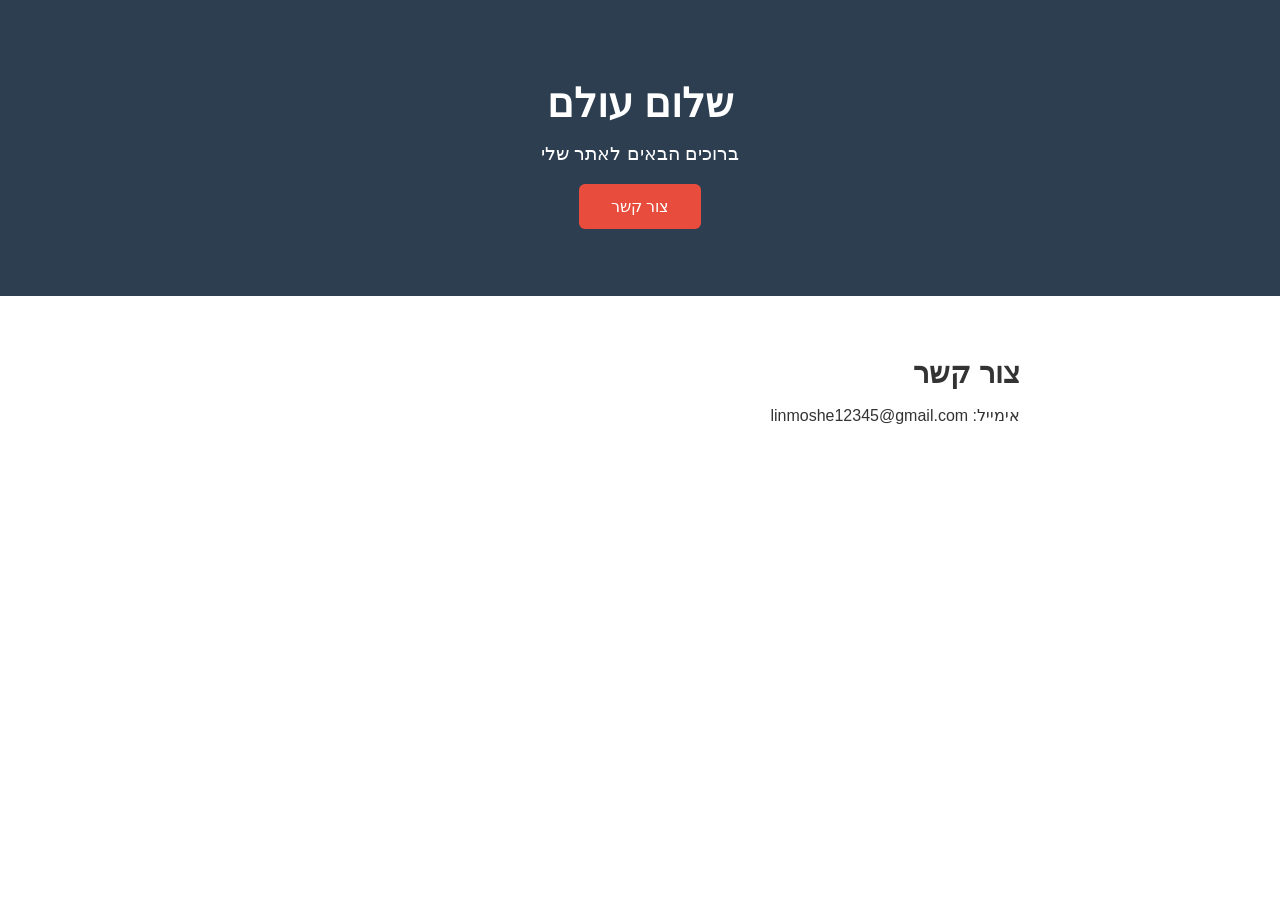
==== index.html @ f2d2ef4a "תיאור השינוי" ====
<!DOCTYPE html>
<html lang="he" dir="rtl">
<head>
  <meta charset="UTF-8">
  <meta name="viewport" content="width=device-width, initial-scale=1.0">
  <title>הדף שלי</title>
  <link rel="stylesheet" href="style.css">
</head>
<body>
  <header>
    <h1>שלום עולם</h1>
    <p>ברוכים הבאים לאתר שלי</p>
    <a href="#contact" class="btn">צור קשר</a>
  </header>
  <section id="contact">
    <h2>צור קשר</h2>
    <p>אימייל: linmoshe12345@gmail.com</p>
  </section>
  <script src="script.js"></script>
</body>
</html>
---- style.css ----
* { margin: 0; padding: 0; box-sizing: border-box; }
body { font-family: Arial, sans-serif; color: #333; }
header {
  background: #2c3e50;
  color: white;
  text-align: center;
  padding: 80px 20px;
}
header h1 { font-size: 2.5rem; margin-bottom: 16px; }
header p  { font-size: 1.2rem; margin-bottom: 32px; }
.btn {
  background: #e74c3c;
  color: white;
  padding: 14px 32px;
  border-radius: 6px;
  text-decoration: none;
}
section { padding: 60px 20px; max-width: 800px; margin: auto; }
h2 { font-size: 1.8rem; margin-bottom: 16px; }
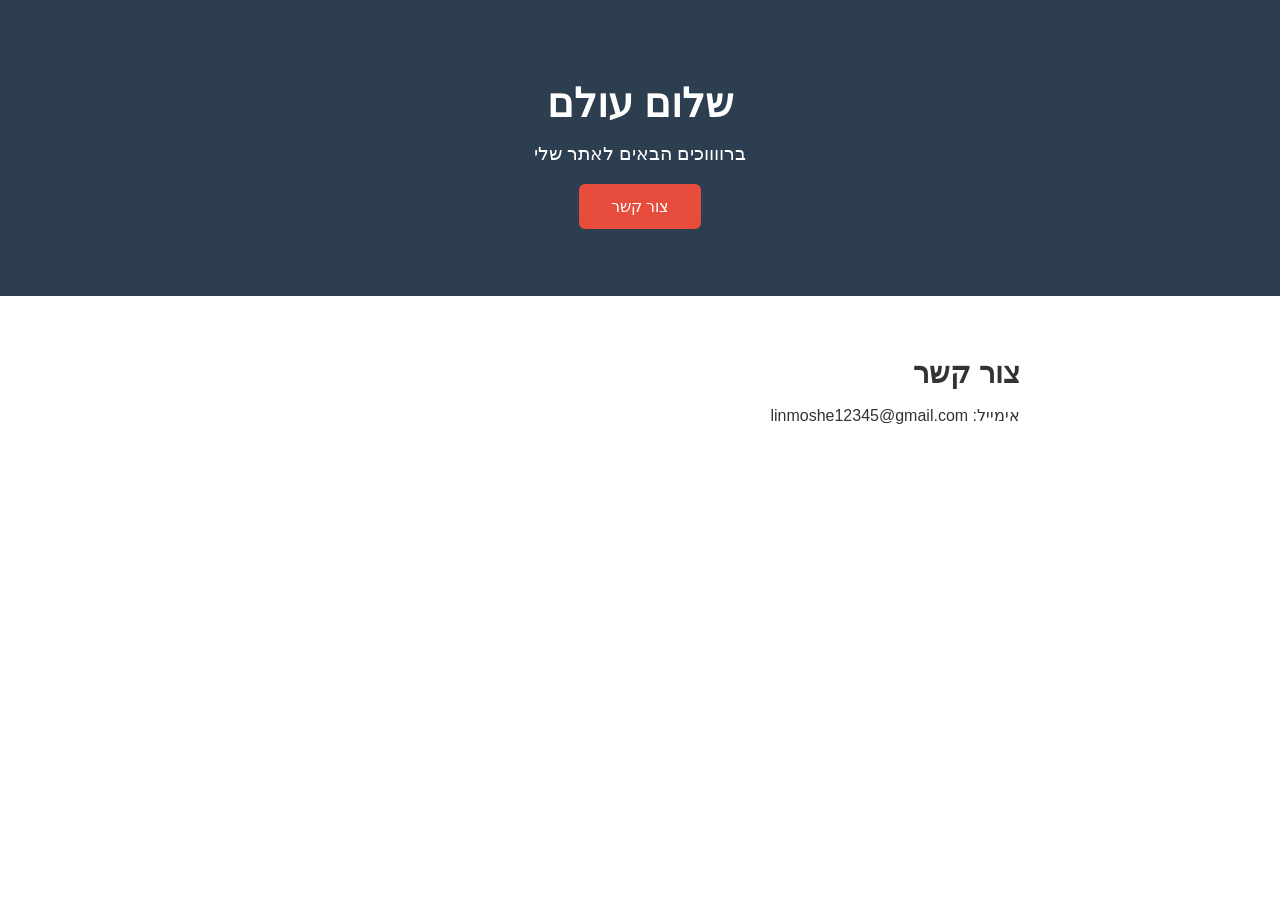
==== commit 95f4e335: "תיאור השינוי" ====
--- a/index.html
+++ b/index.html
@@ -4,18 +4,18 @@
   <meta charset="UTF-8">
   <meta name="viewport" content="width=device-width, initial-scale=1.0">
   <title>הדף שלי</title>
-  <link rel="stylesheet" href="style.css">
+  <link rel="stylesheet" href="style.css?v=2">
 </head>
 <body>
   <header>
     <h1>שלום עולם</h1>
-    <p>ברוכים הבאים לאתר שלי</p>
+    <p>ברווווכים הבאים לאתר שלי</p>
     <a href="#contact" class="btn">צור קשר</a>
   </header>
   <section id="contact">
     <h2>צור קשר</h2>
     <p>אימייל: linmoshe12345@gmail.com</p>
   </section>
-  <script src="script.js"></script>
+  <script src="script.js?v=2"></script>
 </body>
 </html>
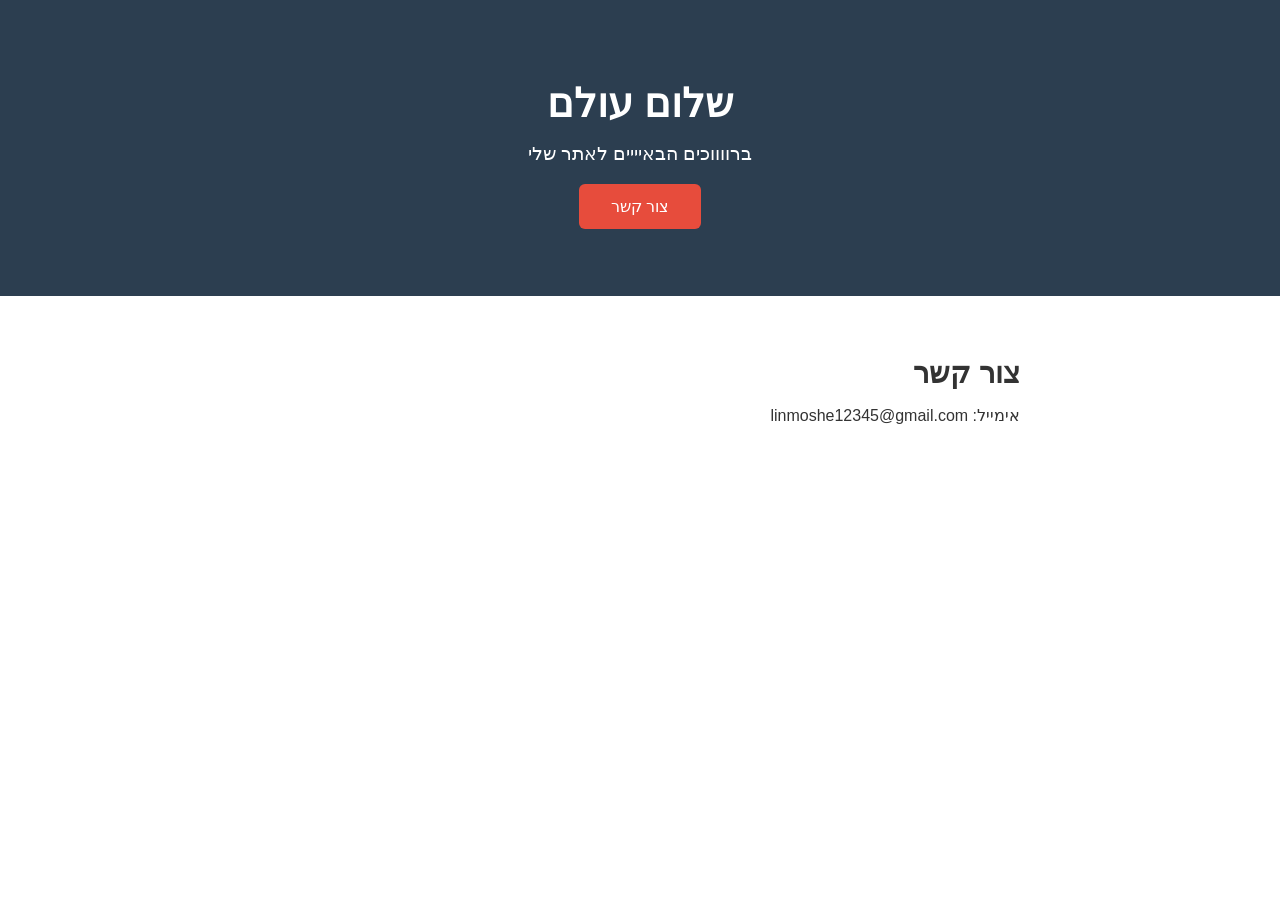
==== commit d26cdf4b: "תיאור השינוי" ====
--- a/index.html
+++ b/index.html
@@ -4,12 +4,12 @@
   <meta charset="UTF-8">
   <meta name="viewport" content="width=device-width, initial-scale=1.0">
   <title>הדף שלי</title>
-  <link rel="stylesheet" href="style.css?v=2">
+  <link rel="stylesheet" href="style.css?v=5">
 </head>
 <body>
   <header>
     <h1>שלום עולם</h1>
-    <p>ברווווכים הבאים לאתר שלי</p>
+    <p>ברווווכים הבאיייים לאתר שלי</p>
     <a href="#contact" class="btn">צור קשר</a>
   </header>
   <section id="contact">
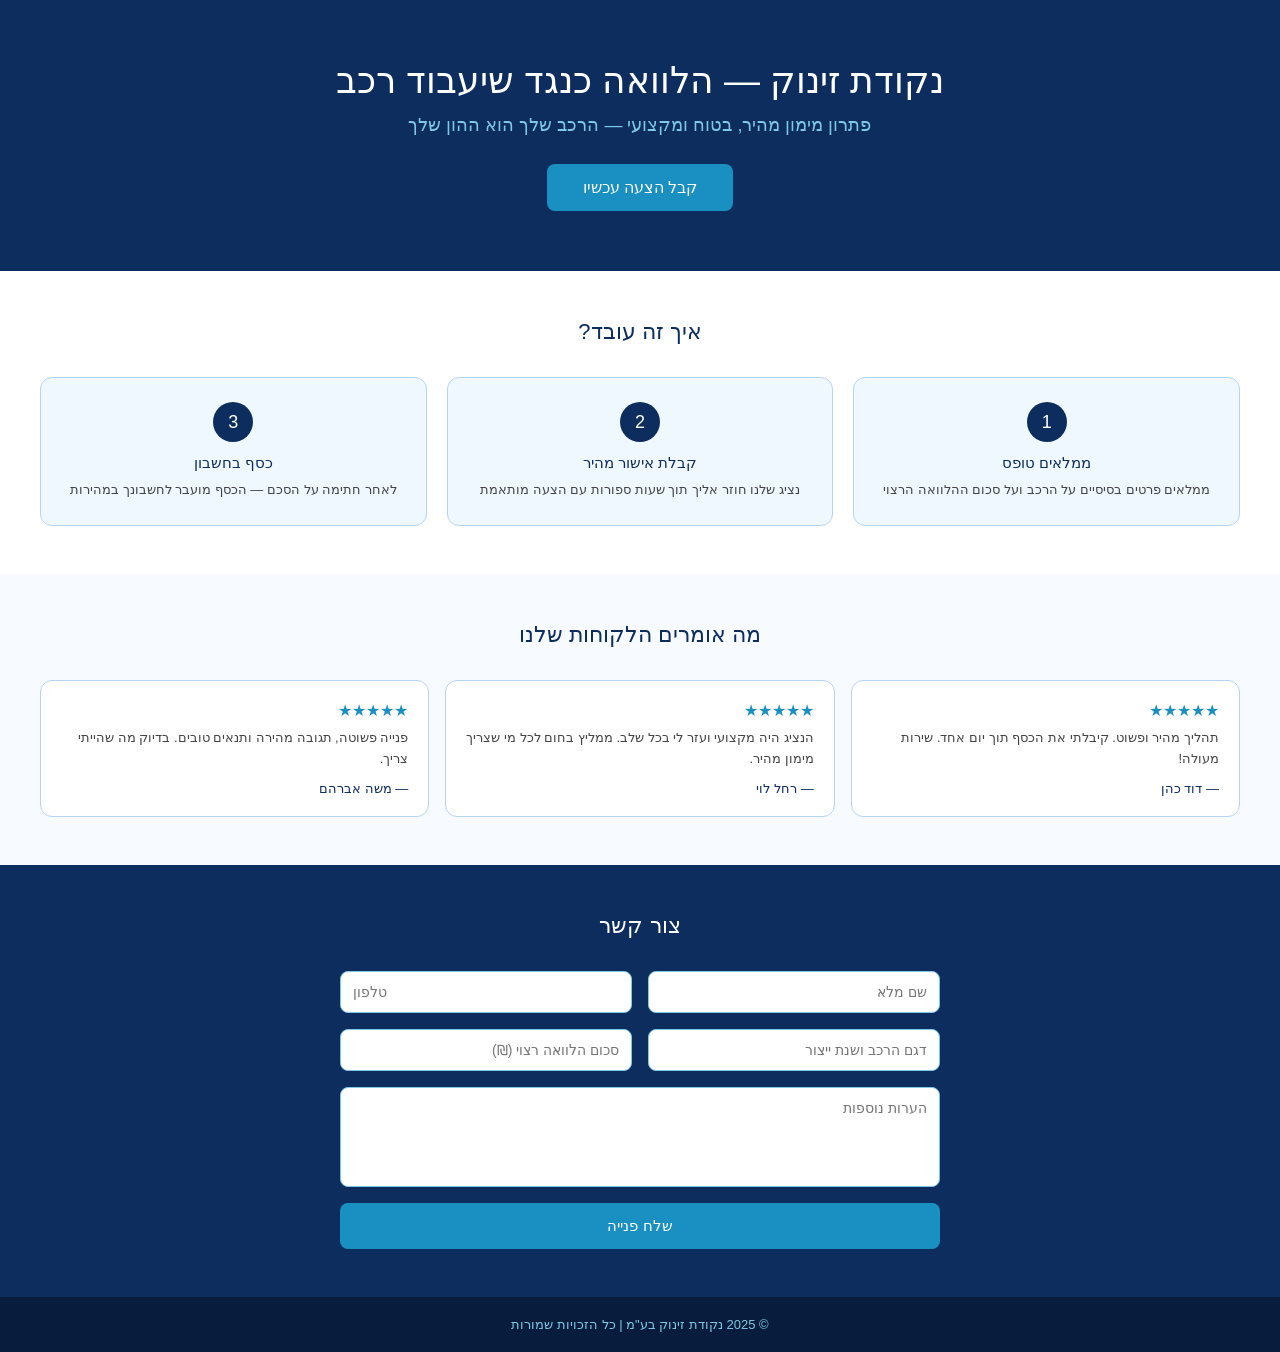
==== commit bb13b530: "תיאור השינוי" ====
--- a/index.html
+++ b/index.html
@@ -3,19 +3,103 @@
 <head>
   <meta charset="UTF-8">
   <meta name="viewport" content="width=device-width, initial-scale=1.0">
-  <title>הדף שלי</title>
-  <link rel="stylesheet" href="style.css?v=5">
+  <title>נקודת זינוק — הלוואה כנגד שיעבוד רכב</title>
+  <link rel="stylesheet" href="style.css?v=3">
+  <style>
+    * { margin: 0; padding: 0; box-sizing: border-box; }
+    body { font-family: Arial, sans-serif; direction: rtl; }
+    .hero { background: #0d2d5e; color: white; padding: 60px 40px; text-align: center; }
+    .hero h1 { font-size: 36px; font-weight: 500; margin-bottom: 12px; }
+    .hero p { font-size: 18px; color: #7ec8e3; margin-bottom: 28px; }
+    .btn-main { background: #1a8fc1; color: white; border: none; padding: 14px 36px; border-radius: 8px; font-size: 16px; cursor: pointer; }
+    .section { padding: 48px 40px; }
+    .section-title { font-size: 22px; font-weight: 500; color: #0d2d5e; margin-bottom: 32px; text-align: center; }
+    .steps { display: grid; grid-template-columns: repeat(3, 1fr); gap: 20px; }
+    .step-card { background: #f0f8ff; border: 1px solid #b5d4f4; border-radius: 12px; padding: 24px; text-align: center; }
+    .step-num { width: 40px; height: 40px; border-radius: 50%; background: #0d2d5e; color: white; display: flex; align-items: center; justify-content: center; font-size: 18px; font-weight: 500; margin: 0 auto 12px; }
+    .step-card h3 { font-size: 15px; font-weight: 500; color: #0d2d5e; margin-bottom: 8px; }
+    .step-card p { font-size: 13px; color: #444; line-height: 1.6; }
+    .reviews { background: #f7fbff; padding: 48px 40px; }
+    .reviews-grid { display: grid; grid-template-columns: repeat(3, 1fr); gap: 16px; }
+    .review-card { background: white; border: 1px solid #b5d4f4; border-radius: 12px; padding: 20px; }
+    .stars { color: #1a8fc1; font-size: 16px; margin-bottom: 8px; }
+    .review-card p { font-size: 13px; color: #444; line-height: 1.6; margin-bottom: 12px; }
+    .reviewer { font-size: 13px; font-weight: 500; color: #0d2d5e; }
+    .contact { padding: 48px 40px; background: #0d2d5e; }
+    .contact .section-title { color: white; }
+    .form-grid { display: grid; grid-template-columns: 1fr 1fr; gap: 16px; max-width: 600px; margin: 0 auto; }
+    .form-grid input, .form-grid textarea { padding: 12px; border-radius: 8px; border: 1px solid #7ec8e3; font-size: 14px; font-family: Arial, sans-serif; }
+    .form-grid textarea { grid-column: 1 / -1; height: 100px; resize: none; }
+    .form-grid button { grid-column: 1 / -1; background: #1a8fc1; color: white; border: none; padding: 14px; border-radius: 8px; font-size: 15px; cursor: pointer; }
+    .footer { background: #081d3d; color: #7ec8e3; text-align: center; padding: 20px; font-size: 13px; }
+  </style>
 </head>
 <body>
-  <header>
-    <h1>שלום עולם</h1>
-    <p>ברווווכים הבאיייים לאתר שלי</p>
-    <a href="#contact" class="btn">צור קשר</a>
-  </header>
-  <section id="contact">
-    <h2>צור קשר</h2>
-    <p>אימייל: linmoshe12345@gmail.com</p>
-  </section>
-  <script src="script.js?v=2"></script>
+
+  <div class="hero">
+    <h1>נקודת זינוק — הלוואה כנגד שיעבוד רכב</h1>
+    <p>פתרון מימון מהיר, בטוח ומקצועי — הרכב שלך הוא ההון שלך</p>
+    <button class="btn-main">קבל הצעה עכשיו</button>
+  </div>
+
+  <div class="section">
+    <div class="section-title">איך זה עובד?</div>
+    <div class="steps">
+      <div class="step-card">
+        <div class="step-num">1</div>
+        <h3>ממלאים טופס</h3>
+        <p>ממלאים פרטים בסיסיים על הרכב ועל סכום ההלוואה הרצוי</p>
+      </div>
+      <div class="step-card">
+        <div class="step-num">2</div>
+        <h3>קבלת אישור מהיר</h3>
+        <p>נציג שלנו חוזר אליך תוך שעות ספורות עם הצעה מותאמת</p>
+      </div>
+      <div class="step-card">
+        <div class="step-num">3</div>
+        <h3>כסף בחשבון</h3>
+        <p>לאחר חתימה על הסכם — הכסף מועבר לחשבונך במהירות</p>
+      </div>
+    </div>
+  </div>
+
+  <div class="reviews">
+    <div class="section-title">מה אומרים הלקוחות שלנו</div>
+    <div class="reviews-grid">
+      <div class="review-card">
+        <div class="stars">★★★★★</div>
+        <p>תהליך מהיר ופשוט. קיבלתי את הכסף תוך יום אחד. שירות מעולה!</p>
+        <div class="reviewer">— דוד כהן</div>
+      </div>
+      <div class="review-card">
+        <div class="stars">★★★★★</div>
+        <p>הנציג היה מקצועי ועזר לי בכל שלב. ממליץ בחום לכל מי שצריך מימון מהיר.</p>
+        <div class="reviewer">— רחל לוי</div>
+      </div>
+      <div class="review-card">
+        <div class="stars">★★★★★</div>
+        <p>פנייה פשוטה, תגובה מהירה ותנאים טובים. בדיוק מה שהייתי צריך.</p>
+        <div class="reviewer">— משה אברהם</div>
+      </div>
+    </div>
+  </div>
+
+  <div class="contact">
+    <div class="section-title">צור קשר</div>
+    <div class="form-grid">
+      <input type="text" placeholder="שם מלא" />
+      <input type="tel" placeholder="טלפון" />
+      <input type="text" placeholder="דגם הרכב ושנת ייצור" />
+      <input type="number" placeholder="סכום הלוואה רצוי (₪)" />
+      <textarea placeholder="הערות נוספות"></textarea>
+      <button>שלח פנייה</button>
+    </div>
+  </div>
+
+  <div class="footer">
+    © 2025 נקודת זינוק בע"מ | כל הזכויות שמורות
+  </div>
+
+  <script src="script.js?v=3"></script>
 </body>
-</html>+</html>
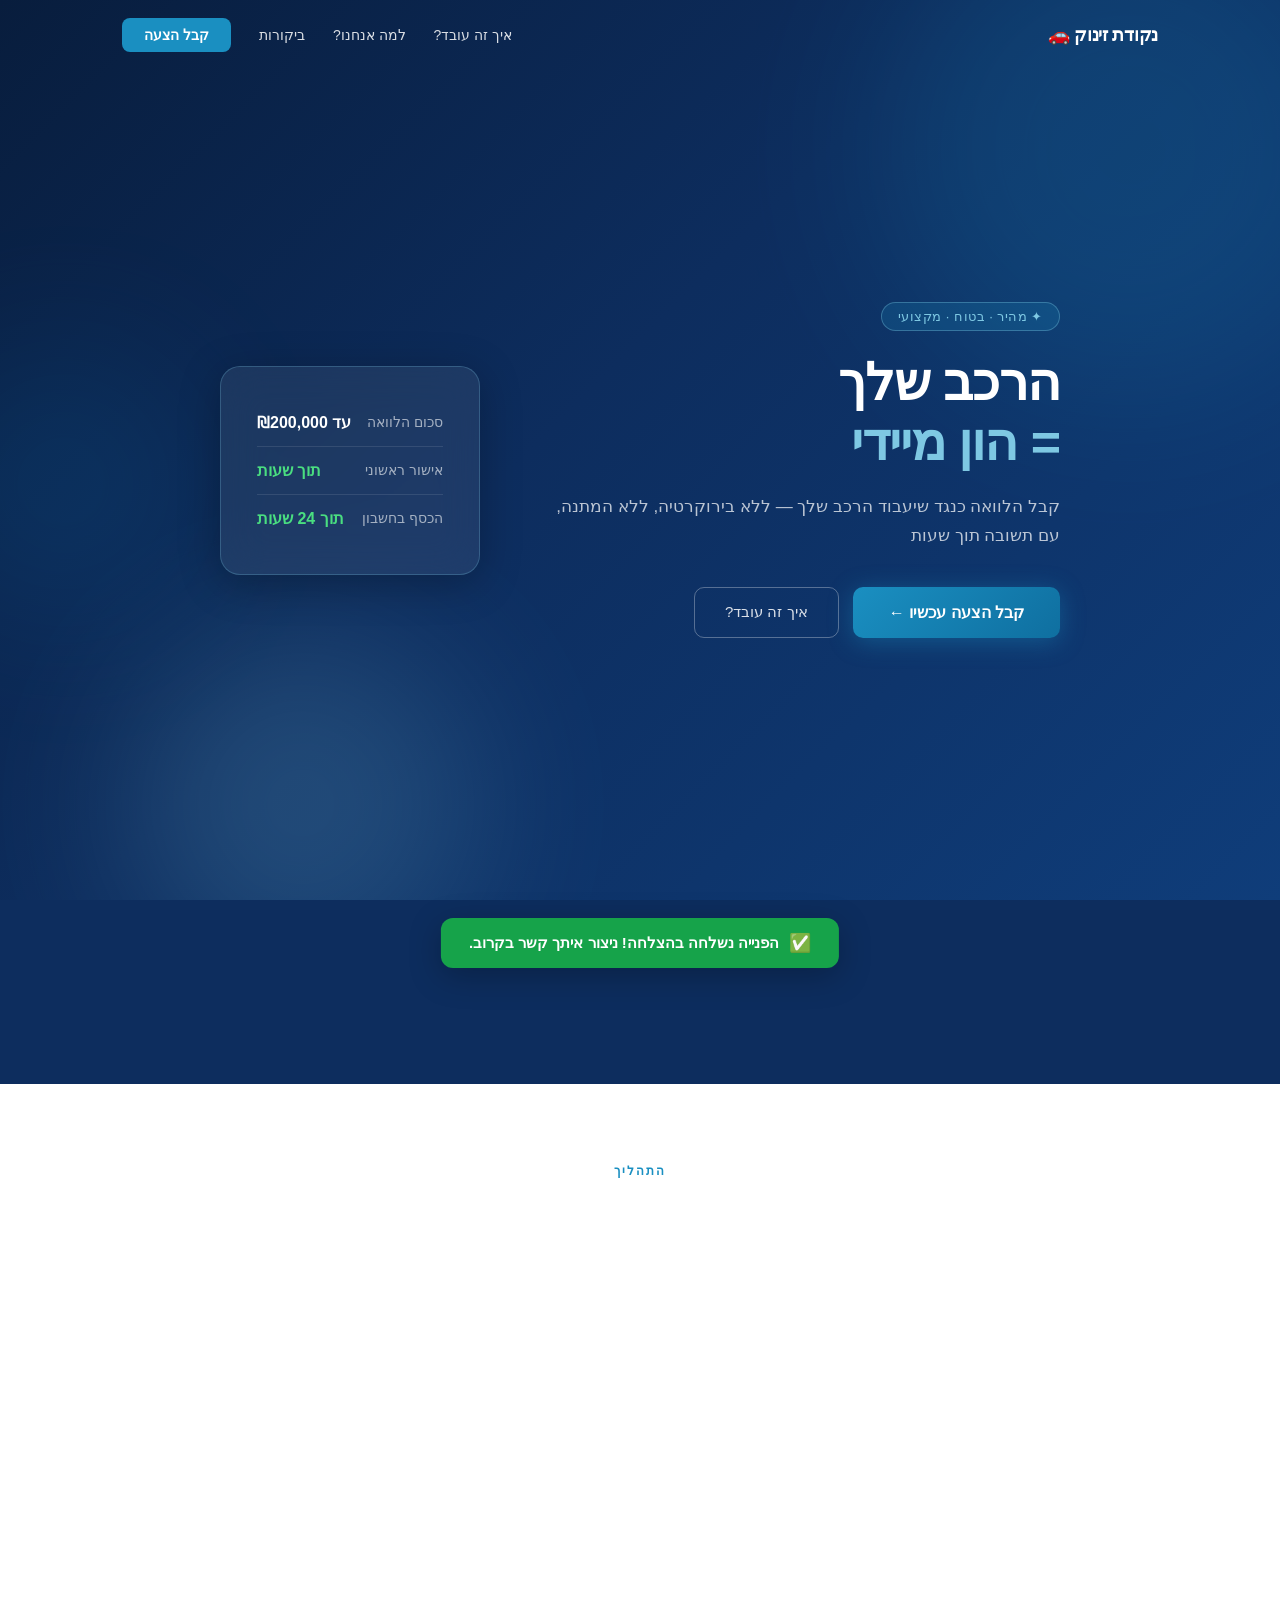
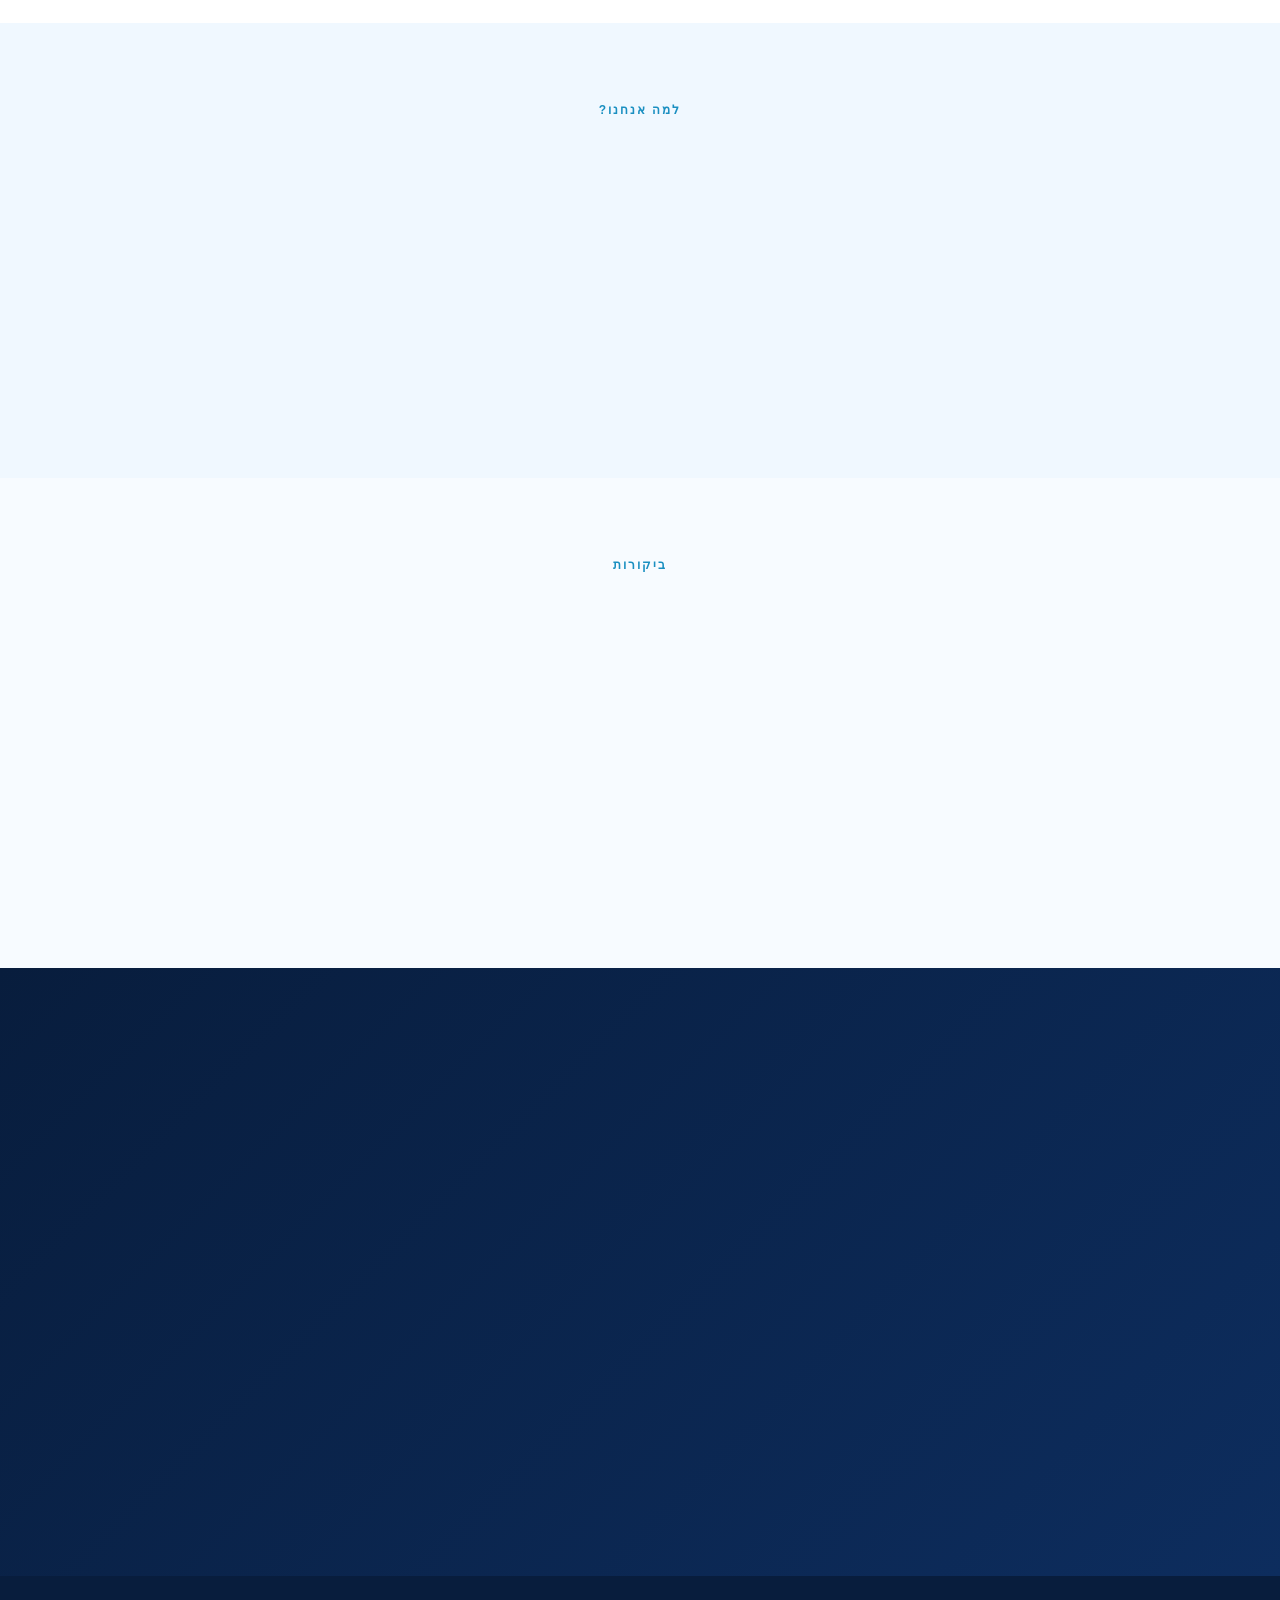
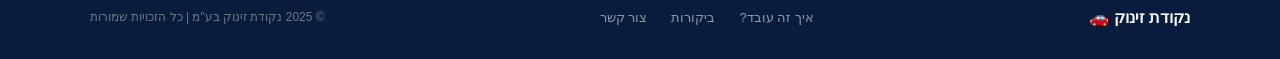
==== commit 9c59ed1e: "תיאור השינוי" ====
--- a/index.html
+++ b/index.html
@@ -4,102 +4,232 @@
   <meta charset="UTF-8">
   <meta name="viewport" content="width=device-width, initial-scale=1.0">
   <title>נקודת זינוק — הלוואה כנגד שיעבוד רכב</title>
-  <link rel="stylesheet" href="style.css?v=3">
-  <style>
-    * { margin: 0; padding: 0; box-sizing: border-box; }
-    body { font-family: Arial, sans-serif; direction: rtl; }
-    .hero { background: #0d2d5e; color: white; padding: 60px 40px; text-align: center; }
-    .hero h1 { font-size: 36px; font-weight: 500; margin-bottom: 12px; }
-    .hero p { font-size: 18px; color: #7ec8e3; margin-bottom: 28px; }
-    .btn-main { background: #1a8fc1; color: white; border: none; padding: 14px 36px; border-radius: 8px; font-size: 16px; cursor: pointer; }
-    .section { padding: 48px 40px; }
-    .section-title { font-size: 22px; font-weight: 500; color: #0d2d5e; margin-bottom: 32px; text-align: center; }
-    .steps { display: grid; grid-template-columns: repeat(3, 1fr); gap: 20px; }
-    .step-card { background: #f0f8ff; border: 1px solid #b5d4f4; border-radius: 12px; padding: 24px; text-align: center; }
-    .step-num { width: 40px; height: 40px; border-radius: 50%; background: #0d2d5e; color: white; display: flex; align-items: center; justify-content: center; font-size: 18px; font-weight: 500; margin: 0 auto 12px; }
-    .step-card h3 { font-size: 15px; font-weight: 500; color: #0d2d5e; margin-bottom: 8px; }
-    .step-card p { font-size: 13px; color: #444; line-height: 1.6; }
-    .reviews { background: #f7fbff; padding: 48px 40px; }
-    .reviews-grid { display: grid; grid-template-columns: repeat(3, 1fr); gap: 16px; }
-    .review-card { background: white; border: 1px solid #b5d4f4; border-radius: 12px; padding: 20px; }
-    .stars { color: #1a8fc1; font-size: 16px; margin-bottom: 8px; }
-    .review-card p { font-size: 13px; color: #444; line-height: 1.6; margin-bottom: 12px; }
-    .reviewer { font-size: 13px; font-weight: 500; color: #0d2d5e; }
-    .contact { padding: 48px 40px; background: #0d2d5e; }
-    .contact .section-title { color: white; }
-    .form-grid { display: grid; grid-template-columns: 1fr 1fr; gap: 16px; max-width: 600px; margin: 0 auto; }
-    .form-grid input, .form-grid textarea { padding: 12px; border-radius: 8px; border: 1px solid #7ec8e3; font-size: 14px; font-family: Arial, sans-serif; }
-    .form-grid textarea { grid-column: 1 / -1; height: 100px; resize: none; }
-    .form-grid button { grid-column: 1 / -1; background: #1a8fc1; color: white; border: none; padding: 14px; border-radius: 8px; font-size: 15px; cursor: pointer; }
-    .footer { background: #081d3d; color: #7ec8e3; text-align: center; padding: 20px; font-size: 13px; }
-  </style>
+  <link rel="stylesheet" href="style.css?v=4">
 </head>
 <body>
 
-  <div class="hero">
-    <h1>נקודת זינוק — הלוואה כנגד שיעבוד רכב</h1>
-    <p>פתרון מימון מהיר, בטוח ומקצועי — הרכב שלך הוא ההון שלך</p>
-    <button class="btn-main">קבל הצעה עכשיו</button>
-  </div>
-
-  <div class="section">
-    <div class="section-title">איך זה עובד?</div>
+  <!-- NAVBAR -->
+  <nav class="navbar" id="navbar">
+    <div class="nav-inner">
+      <div class="nav-logo">נקודת זינוק 🚗</div>
+      <div class="nav-links">
+        <a href="#how">איך זה עובד?</a>
+        <a href="#stats">למה אנחנו?</a>
+        <a href="#reviews">ביקורות</a>
+        <a href="#contact" class="nav-cta">קבל הצעה</a>
+      </div>
+    </div>
+  </nav>
+
+  <!-- HERO -->
+  <section class="hero" id="home">
+    <div class="hero-bg">
+      <div class="blob blob1"></div>
+      <div class="blob blob2"></div>
+      <div class="blob blob3"></div>
+    </div>
+    <div class="hero-content reveal">
+      <div class="hero-badge">✦ מהיר · בטוח · מקצועי</div>
+      <h1>הרכב שלך<br><span class="accent">= הון מיידי</span></h1>
+      <p>קבל הלוואה כנגד שיעבוד הרכב שלך — ללא בירוקרטיה, ללא המתנה, עם תשובה תוך שעות</p>
+      <div class="hero-btns">
+        <button class="btn-primary pulse" onclick="scrollToContact()">קבל הצעה עכשיו ←</button>
+        <button class="btn-ghost" onclick="scrollTo('how')">איך זה עובד?</button>
+      </div>
+    </div>
+    <div class="hero-card reveal-delay">
+      <div class="card-row"><span class="card-label">סכום הלוואה</span><span class="card-val">עד ₪200,000</span></div>
+      <div class="card-divider"></div>
+      <div class="card-row"><span class="card-label">אישור ראשוני</span><span class="card-val green">תוך שעות</span></div>
+      <div class="card-divider"></div>
+      <div class="card-row"><span class="card-label">הכסף בחשבון</span><span class="card-val green">תוך 24 שעות</span></div>
+    </div>
+  </section>
+
+  <!-- STATS -->
+  <section class="stats-strip" id="stats">
+    <div class="stat-item reveal">
+      <div class="stat-num" data-target="500">0</div>
+      <div class="stat-plus">+</div>
+      <div class="stat-label">לקוחות מרוצים</div>
+    </div>
+    <div class="stat-item reveal">
+      <div class="stat-num" data-target="8">0</div>
+      <div class="stat-plus">+</div>
+      <div class="stat-label">שנות ניסיון</div>
+    </div>
+    <div class="stat-item reveal">
+      <div class="stat-num" data-target="98">0</div>
+      <div class="stat-plus">%</div>
+      <div class="stat-label">שביעות רצון</div>
+    </div>
+    <div class="stat-item reveal">
+      <div class="stat-num" data-target="24">0</div>
+      <div class="stat-plus">ש'</div>
+      <div class="stat-label">עד כסף בחשבון</div>
+    </div>
+  </section>
+
+  <!-- HOW IT WORKS -->
+  <section class="section" id="how">
+    <div class="section-label">התהליך</div>
+    <div class="section-title reveal">איך זה עובד?</div>
     <div class="steps">
-      <div class="step-card">
+      <div class="step-card reveal">
+        <div class="step-icon">📋</div>
         <div class="step-num">1</div>
         <h3>ממלאים טופס</h3>
-        <p>ממלאים פרטים בסיסיים על הרכב ועל סכום ההלוואה הרצוי</p>
-      </div>
-      <div class="step-card">
+        <p>ממלאים פרטים בסיסיים על הרכב ועל סכום ההלוואה הרצוי — לוקח פחות מדקה</p>
+      </div>
+      <div class="step-arrow reveal">←</div>
+      <div class="step-card reveal">
+        <div class="step-icon">⚡</div>
         <div class="step-num">2</div>
-        <h3>קבלת אישור מהיר</h3>
-        <p>נציג שלנו חוזר אליך תוך שעות ספורות עם הצעה מותאמת</p>
-      </div>
-      <div class="step-card">
+        <h3>אישור מהיר</h3>
+        <p>נציג שלנו חוזר אליך תוך שעות ספורות עם הצעה מותאמת אישית</p>
+      </div>
+      <div class="step-arrow reveal">←</div>
+      <div class="step-card reveal">
+        <div class="step-icon">💰</div>
         <div class="step-num">3</div>
         <h3>כסף בחשבון</h3>
-        <p>לאחר חתימה על הסכם — הכסף מועבר לחשבונך במהירות</p>
-      </div>
-    </div>
+        <p>לאחר חתימה על הסכם — הכסף מועבר לחשבונך תוך 24 שעות</p>
+      </div>
+    </div>
+  </section>
+
+  <!-- WHY US -->
+  <section class="why-section">
+    <div class="section-label">למה אנחנו?</div>
+    <div class="section-title reveal">היתרונות שלנו</div>
+    <div class="why-grid">
+      <div class="why-card reveal">
+        <div class="why-icon">🔒</div>
+        <h3>בטוח ומוסדר</h3>
+        <p>פועלים בהתאם לכל דרישות הרגולציה, שקיפות מלאה בכל שלב</p>
+      </div>
+      <div class="why-card reveal">
+        <div class="why-icon">⚡</div>
+        <h3>תהליך מהיר</h3>
+        <p>ללא בירוקרטיה מיותרת — מרגע הפנייה ועד קבלת הכסף תוך יום</p>
+      </div>
+      <div class="why-card reveal">
+        <div class="why-icon">🎯</div>
+        <h3>תנאים מותאמים</h3>
+        <p>כל הצעה בנויה אישית על פי הרכב שלך וצרכי המימון שלך</p>
+      </div>
+      <div class="why-card reveal">
+        <div class="why-icon">🤝</div>
+        <h3>ליווי אישי</h3>
+        <p>נציג אישי ילווה אותך לאורך כל התהליך ויענה על כל שאלה</p>
+      </div>
+    </div>
+  </section>
+
+  <!-- REVIEWS -->
+  <section class="reviews-section" id="reviews">
+    <div class="section-label">ביקורות</div>
+    <div class="section-title reveal">מה אומרים הלקוחות שלנו</div>
+    <div class="reviews-grid">
+      <div class="review-card reveal">
+        <div class="stars">★★★★★</div>
+        <p>"תהליך מהיר ופשוט. קיבלתי את הכסף תוך יום אחד. שירות מעולה!"</p>
+        <div class="reviewer-row">
+          <div class="avatar">ד</div>
+          <div class="reviewer">דוד כהן</div>
+        </div>
+      </div>
+      <div class="review-card reveal featured">
+        <div class="featured-tag">⭐ ביקורת מומלצת</div>
+        <div class="stars">★★★★★</div>
+        <p>"הנציג היה מקצועי ועזר לי בכל שלב. ממליץ בחום לכל מי שצריך מימון מהיר ובלי כאב ראש."</p>
+        <div class="reviewer-row">
+          <div class="avatar">ר</div>
+          <div class="reviewer">רחל לוי</div>
+        </div>
+      </div>
+      <div class="review-card reveal">
+        <div class="stars">★★★★★</div>
+        <p>"פנייה פשוטה, תגובה מהירה ותנאים טובים. בדיוק מה שהייתי צריך בזמן הנכון."</p>
+        <div class="reviewer-row">
+          <div class="avatar">מ</div>
+          <div class="reviewer">משה אברהם</div>
+        </div>
+      </div>
+    </div>
+  </section>
+
+  <!-- CONTACT -->
+  <section class="contact-section" id="contact">
+    <div class="contact-inner">
+      <div class="contact-info reveal">
+        <div class="section-label light">צור קשר</div>
+        <h2>קבל הצעה<br>מותאמת אישית</h2>
+        <p>מלא את הטופס ונציג שלנו יחזור אליך תוך שעות ספורות עם הצעה מפורטת</p>
+        <div class="contact-points">
+          <div class="contact-point">📞 זמינים ראשון–שישי, 08:00–20:00</div>
+          <div class="contact-point">⚡ תגובה תוך שעות</div>
+          <div class="contact-point">🔒 פרטיותך שמורה</div>
+        </div>
+      </div>
+      <div class="contact-form-wrap reveal">
+        <form id="contactForm" onsubmit="handleSubmit(event)">
+          <div class="form-row">
+            <div class="field">
+              <label>שם מלא</label>
+              <input type="text" id="fname" placeholder="ישראל ישראלי" />
+              <span class="field-err" id="err-fname"></span>
+            </div>
+            <div class="field">
+              <label>טלפון</label>
+              <input type="tel" id="fphone" placeholder="05X-XXXXXXX" />
+              <span class="field-err" id="err-fphone"></span>
+            </div>
+          </div>
+          <div class="form-row">
+            <div class="field">
+              <label>דגם הרכב</label>
+              <input type="text" id="fcar" placeholder="לדוגמה: טויוטה קורולה 2019" />
+              <span class="field-err" id="err-fcar"></span>
+            </div>
+            <div class="field">
+              <label>סכום הלוואה רצוי (₪)</label>
+              <input type="number" id="famount" placeholder="50,000" min="5000" />
+              <span class="field-err" id="err-famount"></span>
+            </div>
+          </div>
+          <div class="field full">
+            <label>הערות נוספות</label>
+            <textarea id="fnotes" placeholder="כל פרט נוסף שיעזור לנו להתאים את ההצעה..." rows="4"></textarea>
+          </div>
+          <button type="submit" class="btn-submit" id="submitBtn">
+            <span id="submitText">שלח פנייה ←</span>
+            <span id="submitSpinner" class="spinner hidden"></span>
+          </button>
+        </form>
+      </div>
+    </div>
+  </section>
+
+  <!-- FOOTER -->
+  <footer class="footer">
+    <div class="footer-inner">
+      <div class="footer-logo">נקודת זינוק 🚗</div>
+      <div class="footer-links">
+        <a href="#how">איך זה עובד?</a>
+        <a href="#reviews">ביקורות</a>
+        <a href="#contact">צור קשר</a>
+      </div>
+      <div class="footer-copy">© 2025 נקודת זינוק בע"מ | כל הזכויות שמורות</div>
+    </div>
+  </footer>
+
+  <!-- SUCCESS TOAST -->
+  <div class="toast" id="toast">
+    <span class="toast-icon">✅</span>
+    <span>הפנייה נשלחה בהצלחה! ניצור איתך קשר בקרוב.</span>
   </div>
 
-  <div class="reviews">
-    <div class="section-title">מה אומרים הלקוחות שלנו</div>
-    <div class="reviews-grid">
-      <div class="review-card">
-        <div class="stars">★★★★★</div>
-        <p>תהליך מהיר ופשוט. קיבלתי את הכסף תוך יום אחד. שירות מעולה!</p>
-        <div class="reviewer">— דוד כהן</div>
-      </div>
-      <div class="review-card">
-        <div class="stars">★★★★★</div>
-        <p>הנציג היה מקצועי ועזר לי בכל שלב. ממליץ בחום לכל מי שצריך מימון מהיר.</p>
-        <div class="reviewer">— רחל לוי</div>
-      </div>
-      <div class="review-card">
-        <div class="stars">★★★★★</div>
-        <p>פנייה פשוטה, תגובה מהירה ותנאים טובים. בדיוק מה שהייתי צריך.</p>
-        <div class="reviewer">— משה אברהם</div>
-      </div>
-    </div>
-  </div>
-
-  <div class="contact">
-    <div class="section-title">צור קשר</div>
-    <div class="form-grid">
-      <input type="text" placeholder="שם מלא" />
-      <input type="tel" placeholder="טלפון" />
-      <input type="text" placeholder="דגם הרכב ושנת ייצור" />
-      <input type="number" placeholder="סכום הלוואה רצוי (₪)" />
-      <textarea placeholder="הערות נוספות"></textarea>
-      <button>שלח פנייה</button>
-    </div>
-  </div>
-
-  <div class="footer">
-    © 2025 נקודת זינוק בע"מ | כל הזכויות שמורות
-  </div>
-
-  <script src="script.js?v=3"></script>
+  <script src="script.js?v=4"></script>
 </body>
 </html>
--- a/style.css
+++ b/style.css
@@ -1,19 +1,483 @@
 * { margin: 0; padding: 0; box-sizing: border-box; }
-body { font-family: Arial, sans-serif; color: #333; }
-header {
-  background: #2c3e50;
-  color: white;
+
+:root {
+  --navy: #0d2d5e;
+  --navy-dark: #081d3d;
+  --blue: #1a8fc1;
+  --blue-light: #7ec8e3;
+  --green: #22c55e;
+  --bg-light: #f0f8ff;
+  --border: #b5d4f4;
+  --text: #1a2840;
+  --muted: #556a85;
+}
+
+html { scroll-behavior: smooth; }
+
+body {
+  font-family: 'Segoe UI', Arial, sans-serif;
+  direction: rtl;
+  color: var(--text);
+  background: #fff;
+  overflow-x: hidden;
+}
+
+/* ── NAVBAR ── */
+.navbar {
+  position: fixed;
+  top: 0; right: 0; left: 0;
+  z-index: 100;
+  background: transparent;
+  transition: background 0.3s, box-shadow 0.3s, backdrop-filter 0.3s;
+}
+.navbar.scrolled {
+  background: rgba(8, 29, 61, 0.88);
+  backdrop-filter: blur(16px);
+  box-shadow: 0 2px 24px rgba(0,0,0,0.25);
+}
+.nav-inner {
+  max-width: 1100px;
+  margin: 0 auto;
+  padding: 18px 32px;
+  display: flex;
+  align-items: center;
+  justify-content: space-between;
+}
+.nav-logo {
+  font-size: 18px;
+  font-weight: 700;
+  color: white;
+  letter-spacing: -0.3px;
+}
+.nav-links { display: flex; align-items: center; gap: 28px; }
+.nav-links a {
+  color: rgba(255,255,255,0.85);
+  text-decoration: none;
+  font-size: 14px;
+  transition: color 0.2s;
+}
+.nav-links a:hover { color: white; }
+.nav-cta {
+  background: var(--blue) !important;
+  color: white !important;
+  padding: 9px 22px;
+  border-radius: 8px;
+  font-weight: 600;
+  font-size: 14px !important;
+  transition: background 0.2s, transform 0.15s !important;
+}
+.nav-cta:hover { background: #1279a8 !important; transform: translateY(-1px); }
+
+/* ── HERO ── */
+.hero {
+  min-height: 100vh;
+  background: linear-gradient(135deg, #081d3d 0%, #0d2d5e 45%, #0f3d7a 100%);
+  display: flex;
+  align-items: center;
+  justify-content: center;
+  gap: 60px;
+  padding: 120px 40px 80px;
+  position: relative;
+  overflow: hidden;
+  flex-wrap: wrap;
+}
+.hero-bg { position: absolute; inset: 0; pointer-events: none; }
+.blob {
+  position: absolute;
+  border-radius: 50%;
+  filter: blur(80px);
+  opacity: 0.18;
+}
+.blob1 { width: 500px; height: 500px; background: #1a8fc1; top: -100px; right: -100px; animation: drift 8s ease-in-out infinite alternate; }
+.blob2 { width: 350px; height: 350px; background: #7ec8e3; bottom: -80px; left: 10%; animation: drift 10s ease-in-out infinite alternate-reverse; }
+.blob3 { width: 250px; height: 250px; background: #0d6eae; top: 40%; left: -60px; animation: drift 6s ease-in-out infinite alternate; }
+
+@keyframes drift {
+  from { transform: translate(0, 0) scale(1); }
+  to   { transform: translate(30px, 20px) scale(1.07); }
+}
+
+.hero-content { position: relative; max-width: 520px; }
+.hero-badge {
+  display: inline-block;
+  background: rgba(26,143,193,0.2);
+  border: 1px solid rgba(126,200,227,0.35);
+  color: var(--blue-light);
+  padding: 6px 16px;
+  border-radius: 20px;
+  font-size: 13px;
+  margin-bottom: 22px;
+  letter-spacing: 0.5px;
+}
+.hero-content h1 {
+  font-size: 52px;
+  font-weight: 800;
+  color: white;
+  line-height: 1.15;
+  margin-bottom: 20px;
+  letter-spacing: -1px;
+}
+.accent { color: var(--blue-light); }
+.hero-content p {
+  font-size: 17px;
+  color: rgba(255,255,255,0.72);
+  line-height: 1.7;
+  margin-bottom: 36px;
+}
+.hero-btns { display: flex; gap: 14px; flex-wrap: wrap; }
+
+.btn-primary {
+  background: linear-gradient(135deg, #1a8fc1, #0f6fa0);
+  color: white;
+  border: none;
+  padding: 16px 36px;
+  border-radius: 10px;
+  font-size: 16px;
+  font-weight: 700;
+  cursor: pointer;
+  transition: transform 0.2s, box-shadow 0.2s;
+  box-shadow: 0 4px 24px rgba(26,143,193,0.4);
+}
+.btn-primary:hover { transform: translateY(-2px); box-shadow: 0 8px 32px rgba(26,143,193,0.5); }
+.pulse { animation: pulse 2.5s ease-in-out infinite; }
+@keyframes pulse {
+  0%, 100% { box-shadow: 0 4px 24px rgba(26,143,193,0.4); }
+  50%       { box-shadow: 0 4px 40px rgba(26,143,193,0.75); }
+}
+
+.btn-ghost {
+  background: transparent;
+  color: rgba(255,255,255,0.85);
+  border: 1.5px solid rgba(255,255,255,0.3);
+  padding: 15px 30px;
+  border-radius: 10px;
+  font-size: 15px;
+  cursor: pointer;
+  transition: background 0.2s, border-color 0.2s;
+}
+.btn-ghost:hover { background: rgba(255,255,255,0.08); border-color: rgba(255,255,255,0.6); }
+
+.hero-card {
+  position: relative;
+  background: rgba(255,255,255,0.07);
+  border: 1px solid rgba(126,200,227,0.25);
+  backdrop-filter: blur(20px);
+  border-radius: 20px;
+  padding: 32px 36px;
+  min-width: 260px;
+  box-shadow: 0 8px 40px rgba(0,0,0,0.25);
+}
+.card-row { display: flex; justify-content: space-between; align-items: center; padding: 14px 0; }
+.card-label { font-size: 14px; color: rgba(255,255,255,0.6); }
+.card-val { font-size: 16px; font-weight: 700; color: white; }
+.card-val.green { color: #4ade80; }
+.card-divider { height: 1px; background: rgba(255,255,255,0.1); }
+
+/* ── STATS ── */
+.stats-strip {
+  background: var(--navy);
+  padding: 56px 40px;
+  display: flex;
+  justify-content: center;
+  gap: 64px;
+  flex-wrap: wrap;
+}
+.stat-item { text-align: center; }
+.stat-num {
+  font-size: 48px;
+  font-weight: 800;
+  color: var(--blue-light);
+  line-height: 1;
+  display: inline-block;
+}
+.stat-plus {
+  font-size: 28px;
+  font-weight: 700;
+  color: var(--blue-light);
+  display: inline-block;
+  vertical-align: top;
+  margin-top: 6px;
+}
+.stat-label { font-size: 14px; color: rgba(255,255,255,0.65); margin-top: 8px; letter-spacing: 0.3px; }
+
+/* ── SECTIONS SHARED ── */
+.section, .why-section, .reviews-section { padding: 80px 40px; max-width: 1100px; margin: 0 auto; }
+.why-section { max-width: 100%; background: var(--bg-light); padding: 80px 40px; }
+.why-section > * { max-width: 1100px; margin-inline: auto; }
+.reviews-section { max-width: 100%; background: #f7fbff; padding: 80px 40px; }
+.reviews-section > * { max-width: 1100px; margin-inline: auto; }
+
+.section-label {
+  font-size: 12px;
+  font-weight: 700;
+  letter-spacing: 2px;
+  text-transform: uppercase;
+  color: var(--blue);
+  margin-bottom: 10px;
   text-align: center;
-  padding: 80px 20px;
-}
-header h1 { font-size: 2.5rem; margin-bottom: 16px; }
-header p  { font-size: 1.2rem; margin-bottom: 32px; }
-.btn {
-  background: #e74c3c;
-  color: white;
-  padding: 14px 32px;
-  border-radius: 6px;
-  text-decoration: none;
-}
-section { padding: 60px 20px; max-width: 800px; margin: auto; }
-h2 { font-size: 1.8rem; margin-bottom: 16px; }+}
+.section-label.light { color: var(--blue-light); }
+.section-title {
+  font-size: 32px;
+  font-weight: 800;
+  color: var(--navy);
+  margin-bottom: 48px;
+  text-align: center;
+  letter-spacing: -0.5px;
+}
+
+/* ── STEPS ── */
+.steps {
+  display: flex;
+  align-items: center;
+  justify-content: center;
+  gap: 0;
+  flex-wrap: wrap;
+}
+.step-card {
+  background: white;
+  border: 1px solid var(--border);
+  border-radius: 20px;
+  padding: 36px 28px;
+  text-align: center;
+  flex: 1;
+  min-width: 200px;
+  max-width: 260px;
+  box-shadow: 0 4px 24px rgba(13,45,94,0.07);
+  transition: transform 0.25s, box-shadow 0.25s;
+}
+.step-card:hover { transform: translateY(-6px); box-shadow: 0 12px 40px rgba(13,45,94,0.14); }
+.step-icon { font-size: 32px; margin-bottom: 12px; }
+.step-num {
+  width: 38px; height: 38px;
+  border-radius: 50%;
+  background: linear-gradient(135deg, var(--navy), #1a5fa0);
+  color: white;
+  display: flex; align-items: center; justify-content: center;
+  font-size: 16px; font-weight: 700;
+  margin: 0 auto 14px;
+}
+.step-card h3 { font-size: 16px; font-weight: 700; color: var(--navy); margin-bottom: 10px; }
+.step-card p { font-size: 13px; color: var(--muted); line-height: 1.65; }
+.step-arrow {
+  font-size: 28px;
+  color: var(--border);
+  padding: 0 8px;
+  flex-shrink: 0;
+}
+
+/* ── WHY ── */
+.why-grid {
+  display: grid;
+  grid-template-columns: repeat(4, 1fr);
+  gap: 20px;
+}
+.why-card {
+  background: white;
+  border: 1px solid var(--border);
+  border-radius: 16px;
+  padding: 28px 24px;
+  text-align: center;
+  transition: transform 0.25s, box-shadow 0.25s;
+}
+.why-card:hover { transform: translateY(-5px); box-shadow: 0 10px 36px rgba(13,45,94,0.1); }
+.why-icon { font-size: 36px; margin-bottom: 14px; }
+.why-card h3 { font-size: 15px; font-weight: 700; color: var(--navy); margin-bottom: 10px; }
+.why-card p { font-size: 13px; color: var(--muted); line-height: 1.65; }
+
+/* ── REVIEWS ── */
+.reviews-grid {
+  display: grid;
+  grid-template-columns: repeat(3, 1fr);
+  gap: 20px;
+}
+.review-card {
+  background: white;
+  border: 1px solid var(--border);
+  border-radius: 16px;
+  padding: 28px 24px;
+  position: relative;
+  transition: transform 0.25s, box-shadow 0.25s;
+}
+.review-card:hover { transform: translateY(-4px); box-shadow: 0 10px 36px rgba(13,45,94,0.1); }
+.review-card.featured {
+  border-color: var(--blue);
+  box-shadow: 0 4px 28px rgba(26,143,193,0.15);
+}
+.featured-tag {
+  font-size: 11px;
+  font-weight: 700;
+  color: var(--blue);
+  margin-bottom: 12px;
+  letter-spacing: 0.5px;
+}
+.stars { color: #f59e0b; font-size: 17px; margin-bottom: 12px; letter-spacing: 1px; }
+.review-card p { font-size: 14px; color: var(--muted); line-height: 1.7; margin-bottom: 20px; }
+.reviewer-row { display: flex; align-items: center; gap: 10px; }
+.avatar {
+  width: 36px; height: 36px;
+  border-radius: 50%;
+  background: linear-gradient(135deg, var(--navy), var(--blue));
+  color: white;
+  display: flex; align-items: center; justify-content: center;
+  font-size: 15px; font-weight: 700;
+}
+.reviewer { font-size: 13px; font-weight: 700; color: var(--navy); }
+
+/* ── CONTACT ── */
+.contact-section {
+  background: linear-gradient(135deg, #081d3d 0%, #0d2d5e 100%);
+  padding: 80px 40px;
+}
+.contact-inner {
+  max-width: 1100px;
+  margin: 0 auto;
+  display: grid;
+  grid-template-columns: 1fr 1.4fr;
+  gap: 60px;
+  align-items: start;
+}
+.contact-info h2 {
+  font-size: 36px;
+  font-weight: 800;
+  color: white;
+  line-height: 1.2;
+  margin-bottom: 16px;
+  letter-spacing: -0.5px;
+}
+.contact-info p { font-size: 15px; color: rgba(255,255,255,0.65); line-height: 1.7; margin-bottom: 28px; }
+.contact-points { display: flex; flex-direction: column; gap: 12px; }
+.contact-point { font-size: 14px; color: rgba(255,255,255,0.75); }
+
+.contact-form-wrap {
+  background: white;
+  border-radius: 20px;
+  padding: 36px 32px;
+  box-shadow: 0 16px 60px rgba(0,0,0,0.3);
+}
+.form-row { display: grid; grid-template-columns: 1fr 1fr; gap: 16px; margin-bottom: 16px; }
+.field { display: flex; flex-direction: column; gap: 6px; margin-bottom: 0; }
+.field.full { margin-bottom: 16px; }
+.field label { font-size: 13px; font-weight: 600; color: var(--navy); }
+.field input, .field textarea {
+  padding: 12px 14px;
+  border: 1.5px solid #d1e3f5;
+  border-radius: 10px;
+  font-size: 14px;
+  font-family: inherit;
+  direction: rtl;
+  transition: border-color 0.2s, box-shadow 0.2s;
+  outline: none;
+  color: var(--text);
+}
+.field input:focus, .field textarea:focus {
+  border-color: var(--blue);
+  box-shadow: 0 0 0 3px rgba(26,143,193,0.12);
+}
+.field input.error, .field textarea.error { border-color: #ef4444; }
+.field-err { font-size: 11px; color: #ef4444; min-height: 14px; }
+.field textarea { resize: none; }
+
+.btn-submit {
+  width: 100%;
+  background: linear-gradient(135deg, #1a8fc1, #0f6fa0);
+  color: white;
+  border: none;
+  padding: 16px;
+  border-radius: 12px;
+  font-size: 16px;
+  font-weight: 700;
+  cursor: pointer;
+  transition: transform 0.2s, box-shadow 0.2s;
+  box-shadow: 0 4px 20px rgba(26,143,193,0.35);
+  display: flex;
+  align-items: center;
+  justify-content: center;
+  gap: 8px;
+  margin-top: 4px;
+}
+.btn-submit:hover { transform: translateY(-2px); box-shadow: 0 8px 28px rgba(26,143,193,0.45); }
+.btn-submit:disabled { opacity: 0.7; cursor: not-allowed; transform: none; }
+
+.spinner {
+  width: 18px; height: 18px;
+  border: 2.5px solid rgba(255,255,255,0.35);
+  border-top-color: white;
+  border-radius: 50%;
+  animation: spin 0.7s linear infinite;
+}
+.spinner.hidden { display: none; }
+@keyframes spin { to { transform: rotate(360deg); } }
+
+/* ── FOOTER ── */
+.footer { background: var(--navy-dark); padding: 32px 40px; }
+.footer-inner {
+  max-width: 1100px;
+  margin: 0 auto;
+  display: flex;
+  align-items: center;
+  justify-content: space-between;
+  flex-wrap: wrap;
+  gap: 16px;
+}
+.footer-logo { font-size: 16px; font-weight: 700; color: white; }
+.footer-links { display: flex; gap: 24px; }
+.footer-links a { color: rgba(255,255,255,0.55); font-size: 13px; text-decoration: none; transition: color 0.2s; }
+.footer-links a:hover { color: white; }
+.footer-copy { font-size: 12px; color: rgba(255,255,255,0.4); }
+
+/* ── TOAST ── */
+.toast {
+  position: fixed;
+  bottom: 32px;
+  left: 50%;
+  transform: translateX(-50%) translateY(100px);
+  background: #16a34a;
+  color: white;
+  padding: 14px 28px;
+  border-radius: 12px;
+  font-size: 15px;
+  font-weight: 600;
+  display: flex;
+  align-items: center;
+  gap: 10px;
+  box-shadow: 0 8px 32px rgba(0,0,0,0.25);
+  z-index: 999;
+  transition: transform 0.45s cubic-bezier(0.34, 1.56, 0.64, 1);
+}
+.toast.show { transform: translateX(-50%) translateY(0); }
+.toast-icon { font-size: 18px; }
+
+/* ── SCROLL REVEAL ── */
+.reveal {
+  opacity: 0;
+  transform: translateY(32px);
+  transition: opacity 0.6s ease, transform 0.6s ease;
+}
+.reveal-delay {
+  opacity: 0;
+  transform: translateY(32px);
+  transition: opacity 0.6s ease 0.2s, transform 0.6s ease 0.2s;
+}
+.reveal.visible, .reveal-delay.visible {
+  opacity: 1;
+  transform: translateY(0);
+}
+
+/* ── RESPONSIVE ── */
+@media (max-width: 900px) {
+  .hero { flex-direction: column; text-align: center; padding-top: 100px; }
+  .hero-btns { justify-content: center; }
+  .why-grid { grid-template-columns: 1fr 1fr; }
+  .reviews-grid { grid-template-columns: 1fr; }
+  .contact-inner { grid-template-columns: 1fr; }
+  .steps { flex-direction: column; }
+  .step-arrow { transform: rotate(90deg); }
+}
+@media (max-width: 600px) {
+  .hero-content h1 { font-size: 36px; }
+  .why-grid { grid-template-columns: 1fr; }
+  .form-row { grid-template-columns: 1fr; }
+  .stats-strip { gap: 36px; }
+  .nav-links { display: none; }
+}
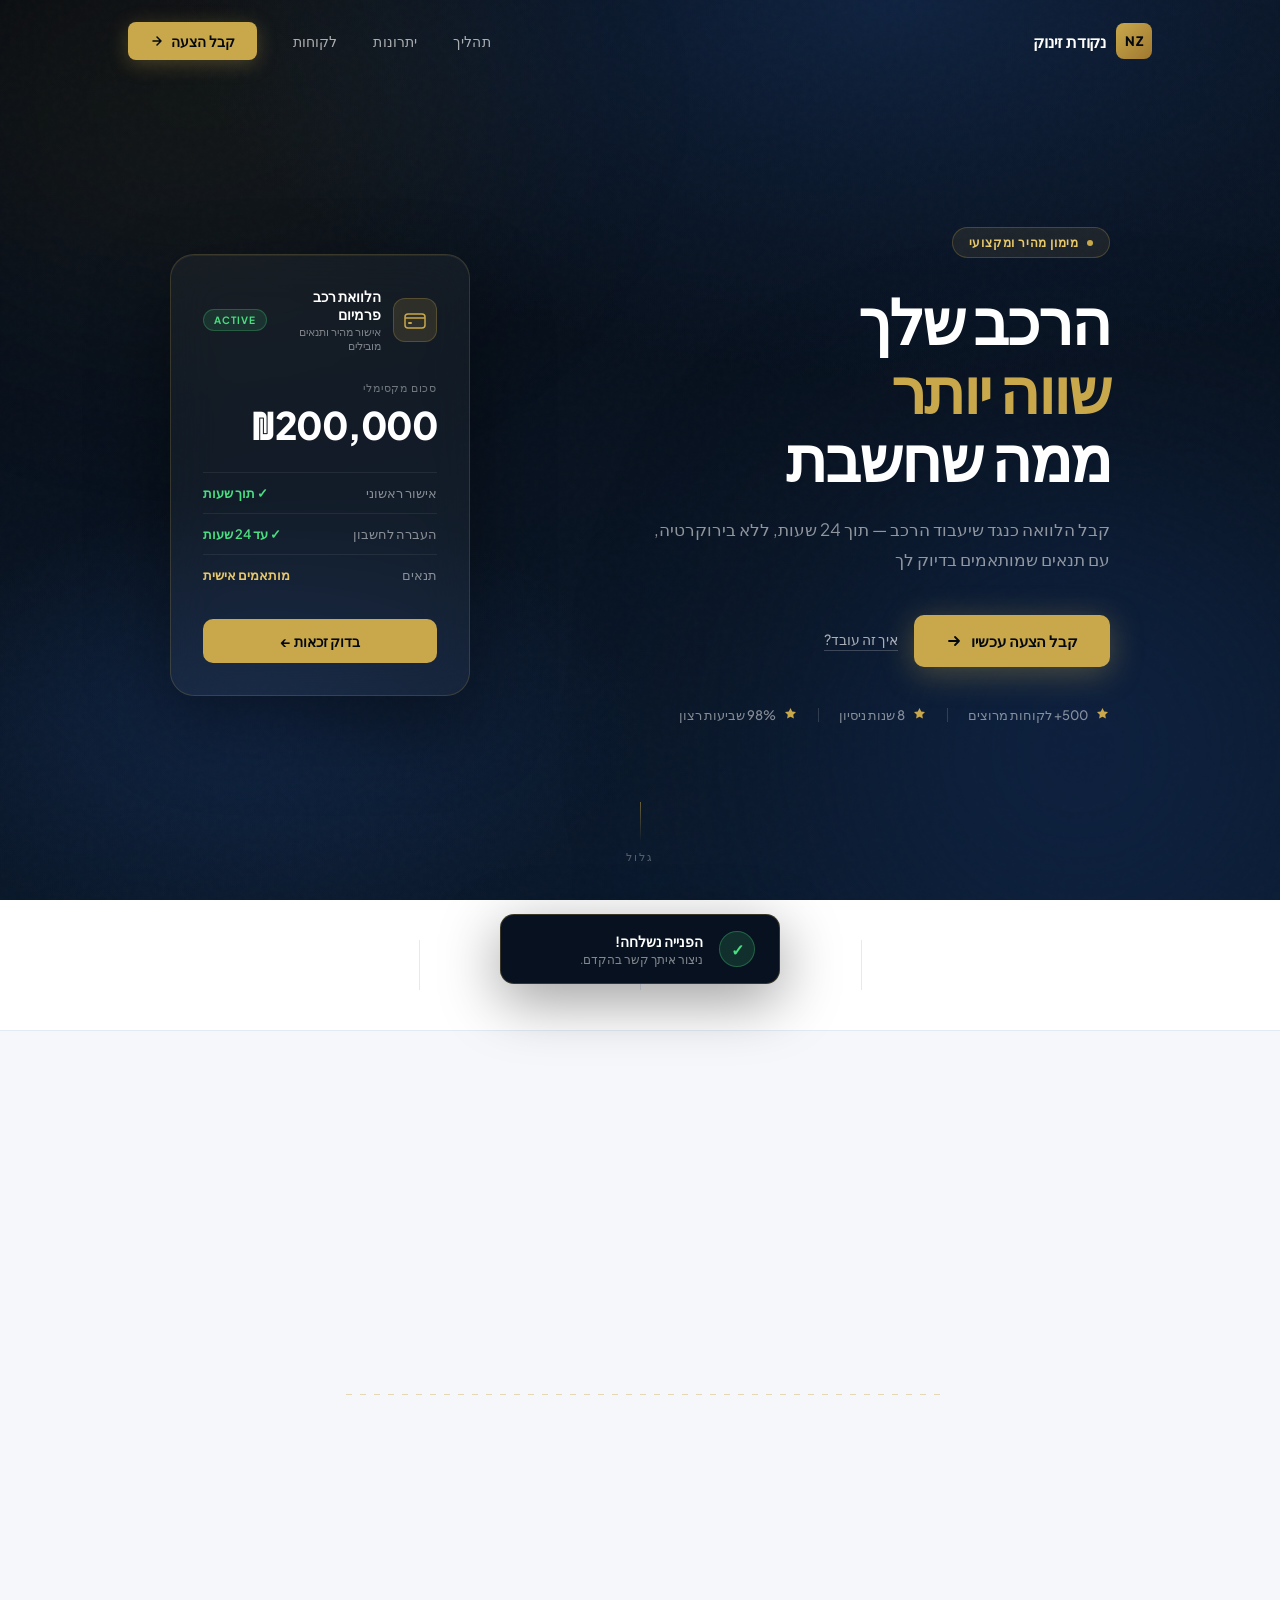
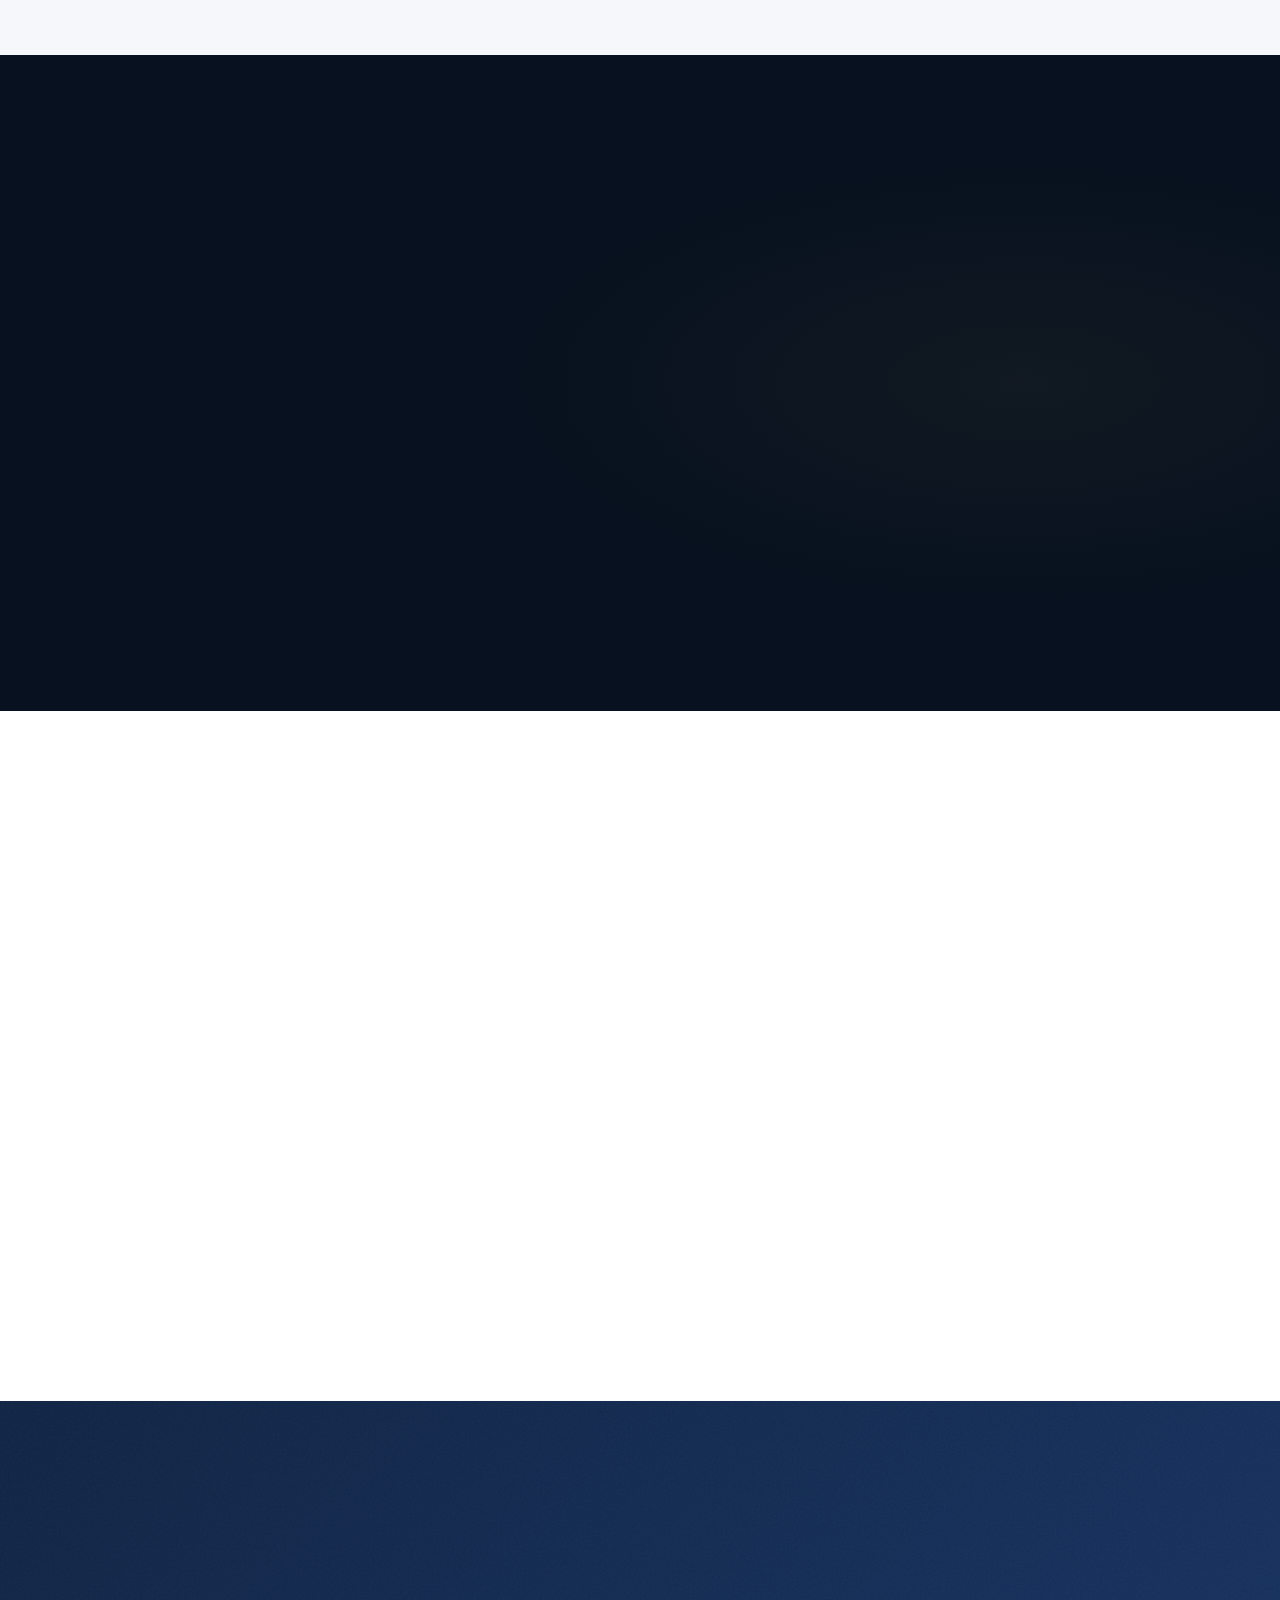
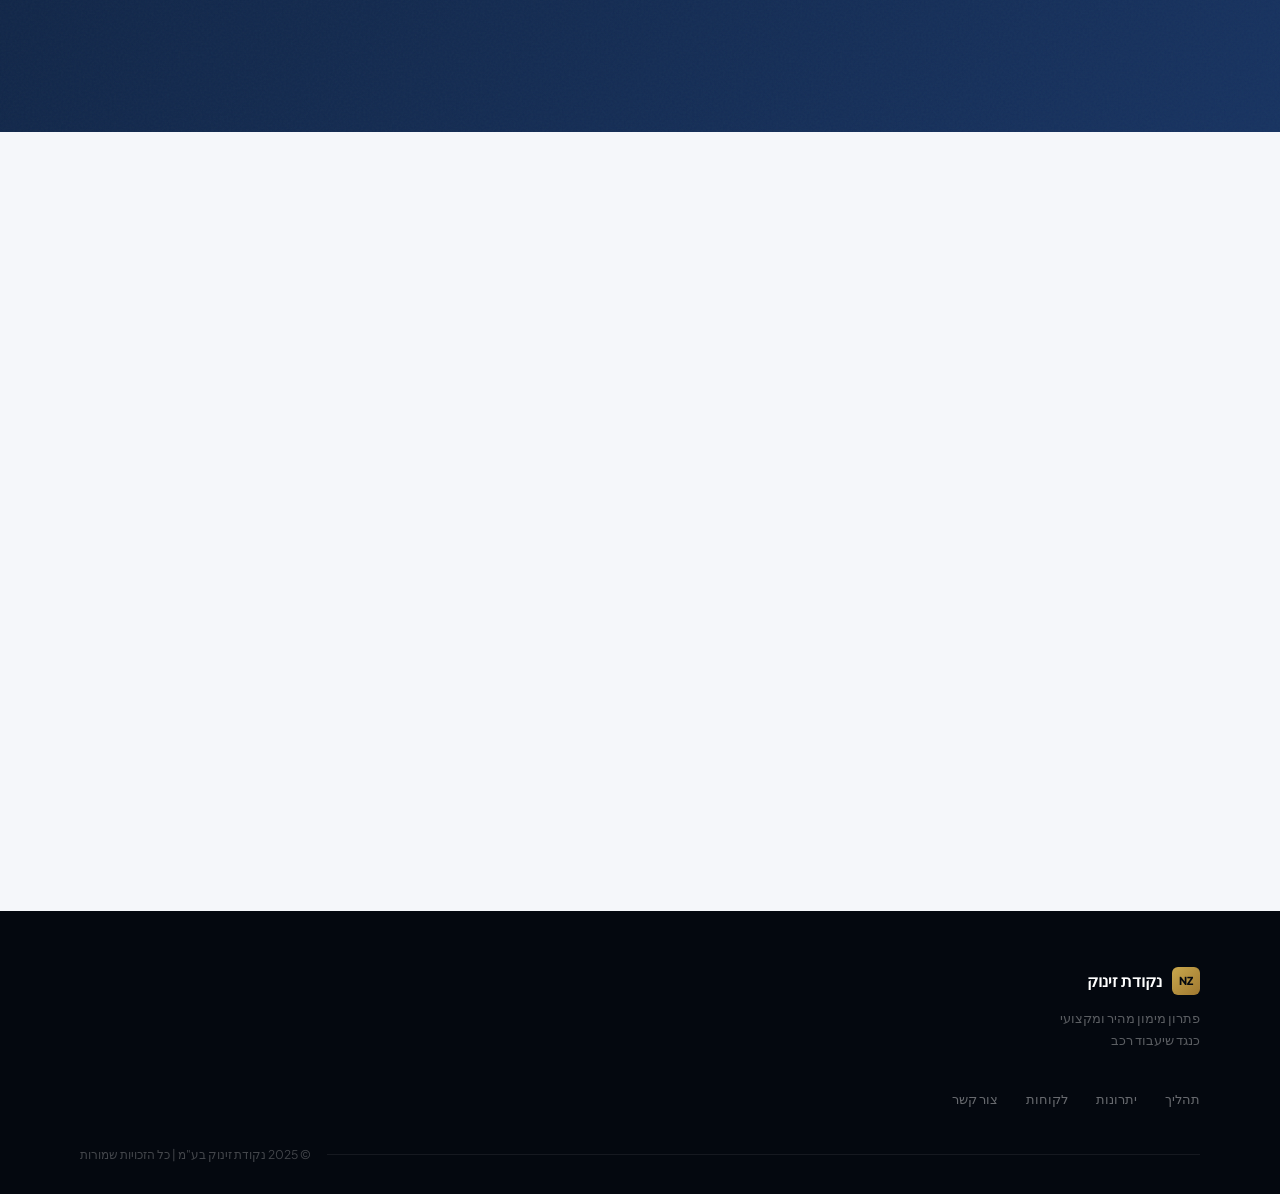
==== commit 38895ffe: "תיאור השינוי" ====
--- a/index.html
+++ b/index.html
@@ -4,208 +4,333 @@
   <meta charset="UTF-8">
   <meta name="viewport" content="width=device-width, initial-scale=1.0">
   <title>נקודת זינוק — הלוואה כנגד שיעבוד רכב</title>
-  <link rel="stylesheet" href="style.css?v=4">
+  <link rel="preconnect" href="https://fonts.googleapis.com">
+  <link rel="preconnect" href="https://fonts.gstatic.com" crossorigin>
+  <link href="https://fonts.googleapis.com/css2?family=Plus+Jakarta+Sans:wght@300;400;500;600;700;800&display=swap" rel="stylesheet">
+  <link rel="stylesheet" href="style.css?v=5">
 </head>
 <body>
 
   <!-- NAVBAR -->
   <nav class="navbar" id="navbar">
     <div class="nav-inner">
-      <div class="nav-logo">נקודת זינוק 🚗</div>
+      <div class="nav-logo">
+        <span class="logo-mark">NZ</span>
+        <span class="logo-text">נקודת זינוק</span>
+      </div>
       <div class="nav-links">
-        <a href="#how">איך זה עובד?</a>
-        <a href="#stats">למה אנחנו?</a>
-        <a href="#reviews">ביקורות</a>
-        <a href="#contact" class="nav-cta">קבל הצעה</a>
+        <a href="#how">תהליך</a>
+        <a href="#why">יתרונות</a>
+        <a href="#reviews">לקוחות</a>
+        <a href="#contact" class="nav-cta">
+          <span>קבל הצעה</span>
+          <svg width="14" height="14" viewBox="0 0 14 14" fill="none"><path d="M3 7h8M7 3l4 4-4 4" stroke="currentColor" stroke-width="1.5" stroke-linecap="round" stroke-linejoin="round"/></svg>
+        </a>
       </div>
     </div>
   </nav>
 
   <!-- HERO -->
   <section class="hero" id="home">
-    <div class="hero-bg">
-      <div class="blob blob1"></div>
-      <div class="blob blob2"></div>
-      <div class="blob blob3"></div>
-    </div>
-    <div class="hero-content reveal">
-      <div class="hero-badge">✦ מהיר · בטוח · מקצועי</div>
-      <h1>הרכב שלך<br><span class="accent">= הון מיידי</span></h1>
-      <p>קבל הלוואה כנגד שיעבוד הרכב שלך — ללא בירוקרטיה, ללא המתנה, עם תשובה תוך שעות</p>
-      <div class="hero-btns">
-        <button class="btn-primary pulse" onclick="scrollToContact()">קבל הצעה עכשיו ←</button>
-        <button class="btn-ghost" onclick="scrollTo('how')">איך זה עובד?</button>
-      </div>
-    </div>
-    <div class="hero-card reveal-delay">
-      <div class="card-row"><span class="card-label">סכום הלוואה</span><span class="card-val">עד ₪200,000</span></div>
-      <div class="card-divider"></div>
-      <div class="card-row"><span class="card-label">אישור ראשוני</span><span class="card-val green">תוך שעות</span></div>
-      <div class="card-divider"></div>
-      <div class="card-row"><span class="card-label">הכסף בחשבון</span><span class="card-val green">תוך 24 שעות</span></div>
+    <div class="hero-noise"></div>
+    <div class="hero-glow g1"></div>
+    <div class="hero-glow g2"></div>
+
+    <div class="hero-body">
+      <div class="hero-left reveal">
+        <div class="eyebrow">
+          <span class="eyebrow-dot"></span>
+          מימון מהיר ומקצועי
+        </div>
+        <h1>
+          הרכב שלך<br>
+          <em>שווה יותר</em><br>
+          ממה שחשבת
+        </h1>
+        <p>קבל הלוואה כנגד שיעבוד הרכב — תוך 24 שעות, ללא בירוקרטיה, עם תנאים שמותאמים בדיוק לך</p>
+        <div class="hero-actions">
+          <button class="cta-main" onclick="scrollToContact()">
+            קבל הצעה עכשיו
+            <svg width="16" height="16" viewBox="0 0 16 16" fill="none"><path d="M3 8h10M9 4l4 4-4 4" stroke="currentColor" stroke-width="1.8" stroke-linecap="round" stroke-linejoin="round"/></svg>
+          </button>
+          <a href="#how" class="cta-ghost">איך זה עובד?</a>
+        </div>
+        <div class="trust-row">
+          <div class="trust-item">
+            <svg width="15" height="15" viewBox="0 0 15 15" fill="none"><path d="M7.5 1l1.7 3.5 3.8.55-2.75 2.68.65 3.78L7.5 9.7 4.1 11.51l.65-3.78L2 5.05l3.8-.55L7.5 1z" fill="#C9A84C"/></svg>
+            <span>500+ לקוחות מרוצים</span>
+          </div>
+          <div class="trust-divider"></div>
+          <div class="trust-item">
+            <svg width="15" height="15" viewBox="0 0 15 15" fill="none"><path d="M7.5 1l1.7 3.5 3.8.55-2.75 2.68.65 3.78L7.5 9.7 4.1 11.51l.65-3.78L2 5.05l3.8-.55L7.5 1z" fill="#C9A84C"/></svg>
+            <span>8 שנות ניסיון</span>
+          </div>
+          <div class="trust-divider"></div>
+          <div class="trust-item">
+            <svg width="15" height="15" viewBox="0 0 15 15" fill="none"><path d="M7.5 1l1.7 3.5 3.8.55-2.75 2.68.65 3.78L7.5 9.7 4.1 11.51l.65-3.78L2 5.05l3.8-.55L7.5 1z" fill="#C9A84C"/></svg>
+            <span>98% שביעות רצון</span>
+          </div>
+        </div>
+      </div>
+
+      <div class="hero-right reveal-right">
+        <div class="premium-card">
+          <div class="pc-header">
+            <div class="pc-icon">
+              <svg width="22" height="22" viewBox="0 0 22 22" fill="none"><rect x="1" y="5" width="20" height="14" rx="3" stroke="#C9A84C" stroke-width="1.5"/><path d="M1 9h20" stroke="#C9A84C" stroke-width="1.5"/><rect x="4" y="13" width="4" height="2" rx="1" fill="#C9A84C"/></svg>
+            </div>
+            <div>
+              <div class="pc-title">הלוואת רכב פרמיום</div>
+              <div class="pc-sub">אישור מהיר ותנאים מובילים</div>
+            </div>
+            <div class="pc-badge">ACTIVE</div>
+          </div>
+          <div class="pc-amount">
+            <div class="pc-amount-label">סכום מקסימלי</div>
+            <div class="pc-amount-val">₪<span id="heroCounter">0</span></div>
+          </div>
+          <div class="pc-rows">
+            <div class="pc-row">
+              <span>אישור ראשוני</span>
+              <span class="pc-green">✓ תוך שעות</span>
+            </div>
+            <div class="pc-row">
+              <span>העברה לחשבון</span>
+              <span class="pc-green">✓ עד 24 שעות</span>
+            </div>
+            <div class="pc-row">
+              <span>תנאים</span>
+              <span class="pc-gold">מותאמים אישית</span>
+            </div>
+          </div>
+          <button class="pc-cta" onclick="scrollToContact()">בדוק זכאות ←</button>
+        </div>
+      </div>
+    </div>
+
+    <div class="scroll-hint">
+      <div class="scroll-line"></div>
+      <span>גלול</span>
     </div>
   </section>
 
   <!-- STATS -->
-  <section class="stats-strip" id="stats">
-    <div class="stat-item reveal">
-      <div class="stat-num" data-target="500">0</div>
-      <div class="stat-plus">+</div>
-      <div class="stat-label">לקוחות מרוצים</div>
-    </div>
-    <div class="stat-item reveal">
-      <div class="stat-num" data-target="8">0</div>
-      <div class="stat-plus">+</div>
-      <div class="stat-label">שנות ניסיון</div>
-    </div>
-    <div class="stat-item reveal">
-      <div class="stat-num" data-target="98">0</div>
-      <div class="stat-plus">%</div>
-      <div class="stat-label">שביעות רצון</div>
-    </div>
-    <div class="stat-item reveal">
-      <div class="stat-num" data-target="24">0</div>
-      <div class="stat-plus">ש'</div>
-      <div class="stat-label">עד כסף בחשבון</div>
-    </div>
-  </section>
-
-  <!-- HOW IT WORKS -->
-  <section class="section" id="how">
-    <div class="section-label">התהליך</div>
-    <div class="section-title reveal">איך זה עובד?</div>
-    <div class="steps">
-      <div class="step-card reveal">
-        <div class="step-icon">📋</div>
-        <div class="step-num">1</div>
-        <h3>ממלאים טופס</h3>
-        <p>ממלאים פרטים בסיסיים על הרכב ועל סכום ההלוואה הרצוי — לוקח פחות מדקה</p>
-      </div>
-      <div class="step-arrow reveal">←</div>
-      <div class="step-card reveal">
-        <div class="step-icon">⚡</div>
-        <div class="step-num">2</div>
-        <h3>אישור מהיר</h3>
-        <p>נציג שלנו חוזר אליך תוך שעות ספורות עם הצעה מותאמת אישית</p>
-      </div>
-      <div class="step-arrow reveal">←</div>
-      <div class="step-card reveal">
-        <div class="step-icon">💰</div>
-        <div class="step-num">3</div>
-        <h3>כסף בחשבון</h3>
-        <p>לאחר חתימה על הסכם — הכסף מועבר לחשבונך תוך 24 שעות</p>
-      </div>
-    </div>
-  </section>
-
-  <!-- WHY US -->
-  <section class="why-section">
-    <div class="section-label">למה אנחנו?</div>
-    <div class="section-title reveal">היתרונות שלנו</div>
-    <div class="why-grid">
-      <div class="why-card reveal">
-        <div class="why-icon">🔒</div>
-        <h3>בטוח ומוסדר</h3>
-        <p>פועלים בהתאם לכל דרישות הרגולציה, שקיפות מלאה בכל שלב</p>
-      </div>
-      <div class="why-card reveal">
-        <div class="why-icon">⚡</div>
-        <h3>תהליך מהיר</h3>
-        <p>ללא בירוקרטיה מיותרת — מרגע הפנייה ועד קבלת הכסף תוך יום</p>
-      </div>
-      <div class="why-card reveal">
-        <div class="why-icon">🎯</div>
-        <h3>תנאים מותאמים</h3>
-        <p>כל הצעה בנויה אישית על פי הרכב שלך וצרכי המימון שלך</p>
-      </div>
-      <div class="why-card reveal">
-        <div class="why-icon">🤝</div>
-        <h3>ליווי אישי</h3>
-        <p>נציג אישי ילווה אותך לאורך כל התהליך ויענה על כל שאלה</p>
+  <div class="stats-bar">
+    <div class="stat reveal">
+      <div class="stat-val"><span data-target="500">0</span>+</div>
+      <div class="stat-lbl">לקוחות מרוצים</div>
+    </div>
+    <div class="stat-sep"></div>
+    <div class="stat reveal">
+      <div class="stat-val">₪<span data-target="200">0</span>K</div>
+      <div class="stat-lbl">עד סכום הלוואה</div>
+    </div>
+    <div class="stat-sep"></div>
+    <div class="stat reveal">
+      <div class="stat-val"><span data-target="98">0</span>%</div>
+      <div class="stat-lbl">שביעות רצון</div>
+    </div>
+    <div class="stat-sep"></div>
+    <div class="stat reveal">
+      <div class="stat-val"><span data-target="8">0</span>+</div>
+      <div class="stat-lbl">שנות ניסיון</div>
+    </div>
+  </div>
+
+  <!-- PROCESS -->
+  <section class="process-section" id="how">
+    <div class="container">
+      <div class="section-eyebrow reveal">התהליך</div>
+      <h2 class="section-h2 reveal">שלושה צעדים<br><span class="gold">לכסף בחשבון</span></h2>
+
+      <div class="process-timeline">
+        <div class="process-line"></div>
+        <div class="process-step reveal">
+          <div class="ps-num">01</div>
+          <div class="ps-icon">📋</div>
+          <h3>ממלאים טופס</h3>
+          <p>פרטים בסיסיים על הרכב וסכום ההלוואה הרצוי — פחות מדקה</p>
+        </div>
+        <div class="process-step reveal">
+          <div class="ps-num">02</div>
+          <div class="ps-icon">⚡</div>
+          <h3>אישור מהיר</h3>
+          <p>נציג אישי חוזר אליך תוך שעות עם הצעה מותאמת ומפורטת</p>
+        </div>
+        <div class="process-step reveal">
+          <div class="ps-num">03</div>
+          <div class="ps-icon">💳</div>
+          <h3>כסף בחשבון</h3>
+          <p>חותמים על הסכם — הכסף מועבר לחשבונך תוך 24 שעות</p>
+        </div>
+      </div>
+    </div>
+  </section>
+
+  <!-- WHY -->
+  <section class="why-section" id="why">
+    <div class="container">
+      <div class="why-inner">
+        <div class="why-left reveal">
+          <div class="section-eyebrow light">למה אנחנו?</div>
+          <h2 class="section-h2 white">הסטנדרט<br>הגבוה ביותר<br>במימון רכב</h2>
+          <p class="why-desc">אנחנו לא בנק, לא חברת ביטוח — אנחנו שותפים שלך. כל תהליך בנוי סביב הצרכים שלך, לא סביב הנוחות שלנו.</p>
+          <button class="cta-main" onclick="scrollToContact()">מעניין אותי ←</button>
+        </div>
+        <div class="why-right">
+          <div class="why-card reveal">
+            <div class="wc-num">01</div>
+            <div class="wc-icon">🔒</div>
+            <h4>בטוח ומפוקח</h4>
+            <p>פועלים תחת כל הרגולציות הרלוונטיות, שקיפות מלאה בכל שלב</p>
+          </div>
+          <div class="why-card reveal">
+            <div class="wc-num">02</div>
+            <div class="wc-icon">🎯</div>
+            <h4>תנאים מותאמים</h4>
+            <p>כל הצעה נבנית אישית עבורך לפי שווי הרכב והצרכים שלך</p>
+          </div>
+          <div class="why-card reveal">
+            <div class="wc-num">03</div>
+            <div class="wc-icon">🤝</div>
+            <h4>ליווי אישי</h4>
+            <p>נציג ייעודי לכל לקוח, זמין לאורך כל התהליך ואחריו</p>
+          </div>
+          <div class="why-card reveal">
+            <div class="wc-num">04</div>
+            <div class="wc-icon">⚡</div>
+            <h4>מהירות מקסימלית</h4>
+            <p>ללא עמלות נסתרות, ללא המתנות — תהליך יעיל ומהיר</p>
+          </div>
+        </div>
       </div>
     </div>
   </section>
 
   <!-- REVIEWS -->
   <section class="reviews-section" id="reviews">
-    <div class="section-label">ביקורות</div>
-    <div class="section-title reveal">מה אומרים הלקוחות שלנו</div>
-    <div class="reviews-grid">
-      <div class="review-card reveal">
-        <div class="stars">★★★★★</div>
-        <p>"תהליך מהיר ופשוט. קיבלתי את הכסף תוך יום אחד. שירות מעולה!"</p>
-        <div class="reviewer-row">
-          <div class="avatar">ד</div>
-          <div class="reviewer">דוד כהן</div>
-        </div>
-      </div>
-      <div class="review-card reveal featured">
-        <div class="featured-tag">⭐ ביקורת מומלצת</div>
-        <div class="stars">★★★★★</div>
-        <p>"הנציג היה מקצועי ועזר לי בכל שלב. ממליץ בחום לכל מי שצריך מימון מהיר ובלי כאב ראש."</p>
-        <div class="reviewer-row">
-          <div class="avatar">ר</div>
-          <div class="reviewer">רחל לוי</div>
-        </div>
-      </div>
-      <div class="review-card reveal">
-        <div class="stars">★★★★★</div>
-        <p>"פנייה פשוטה, תגובה מהירה ותנאים טובים. בדיוק מה שהייתי צריך בזמן הנכון."</p>
-        <div class="reviewer-row">
-          <div class="avatar">מ</div>
-          <div class="reviewer">משה אברהם</div>
-        </div>
-      </div>
-    </div>
-  </section>
+    <div class="container">
+      <div class="section-eyebrow reveal">לקוחות מספרים</div>
+      <h2 class="section-h2 reveal">הם כבר<br><span class="gold">עשו את הצעד</span></h2>
+      <div class="reviews-grid">
+        <div class="review-card reveal">
+          <div class="quote-mark">"</div>
+          <p>תהליך מהיר ופשוט. קיבלתי את הכסף תוך יום אחד. שירות מעולה — ממליץ בחום!</p>
+          <div class="rc-footer">
+            <div class="rc-avatar">ד</div>
+            <div class="rc-info">
+              <div class="rc-name">דוד כהן</div>
+              <div class="rc-stars">★★★★★</div>
+            </div>
+          </div>
+        </div>
+        <div class="review-card featured reveal">
+          <div class="quote-mark gold-q">"</div>
+          <p>הנציג שלהם היה מקצועי ברמות. עזר לי בכל שלב, הסביר הכל בסבלנות. לא ציפיתי לשירות כזה.</p>
+          <div class="rc-footer">
+            <div class="rc-avatar gold-av">ר</div>
+            <div class="rc-info">
+              <div class="rc-name">רחל לוי</div>
+              <div class="rc-stars">★★★★★</div>
+            </div>
+          </div>
+        </div>
+        <div class="review-card reveal">
+          <div class="quote-mark">"</div>
+          <p>פנייה פשוטה, תגובה מהירה ותנאים מצוינים. בדיוק מה שהייתי צריך בזמן הנכון.</p>
+          <div class="rc-footer">
+            <div class="rc-avatar">מ</div>
+            <div class="rc-info">
+              <div class="rc-name">משה אברהם</div>
+              <div class="rc-stars">★★★★★</div>
+            </div>
+          </div>
+        </div>
+      </div>
+    </div>
+  </section>
+
+  <!-- CTA BANNER -->
+  <div class="cta-banner">
+    <div class="cta-banner-noise"></div>
+    <div class="cta-banner-inner reveal">
+      <h2>מוכן לעשות את הצעד?</h2>
+      <p>השאר פרטים ונחזור אליך תוך שעות עם הצעה מותאמת אישית</p>
+      <button class="cta-main light" onclick="scrollToContact()">
+        קבל הצעה עכשיו
+        <svg width="16" height="16" viewBox="0 0 16 16" fill="none"><path d="M3 8h10M9 4l4 4-4 4" stroke="currentColor" stroke-width="1.8" stroke-linecap="round" stroke-linejoin="round"/></svg>
+      </button>
+    </div>
+  </div>
 
   <!-- CONTACT -->
   <section class="contact-section" id="contact">
-    <div class="contact-inner">
-      <div class="contact-info reveal">
-        <div class="section-label light">צור קשר</div>
-        <h2>קבל הצעה<br>מותאמת אישית</h2>
-        <p>מלא את הטופס ונציג שלנו יחזור אליך תוך שעות ספורות עם הצעה מפורטת</p>
-        <div class="contact-points">
-          <div class="contact-point">📞 זמינים ראשון–שישי, 08:00–20:00</div>
-          <div class="contact-point">⚡ תגובה תוך שעות</div>
-          <div class="contact-point">🔒 פרטיותך שמורה</div>
-        </div>
-      </div>
-      <div class="contact-form-wrap reveal">
-        <form id="contactForm" onsubmit="handleSubmit(event)">
+    <div class="contact-wrap">
+      <div class="contact-left reveal">
+        <div class="section-eyebrow">צור קשר</div>
+        <h2 class="section-h2">קבל הצעה<br>מותאמת אישית</h2>
+        <p>מלא את הטופס ונציג שלנו יחזור אליך תוך שעות עם הצעה מפורטת וללא כל התחייבות</p>
+        <div class="contact-meta">
+          <div class="cm-item">
+            <div class="cm-icon">📞</div>
+            <div>
+              <div class="cm-label">שעות פעילות</div>
+              <div class="cm-val">ראשון–שישי, 08:00–20:00</div>
+            </div>
+          </div>
+          <div class="cm-item">
+            <div class="cm-icon">⚡</div>
+            <div>
+              <div class="cm-label">זמן תגובה</div>
+              <div class="cm-val">עד 3 שעות בימי עסקים</div>
+            </div>
+          </div>
+          <div class="cm-item">
+            <div class="cm-icon">🔒</div>
+            <div>
+              <div class="cm-label">פרטיות</div>
+              <div class="cm-val">פרטייך מוגנים ולא יועברו לצד ג'</div>
+            </div>
+          </div>
+        </div>
+      </div>
+
+      <div class="contact-right reveal">
+        <form id="contactForm" onsubmit="handleSubmit(event)" novalidate>
           <div class="form-row">
-            <div class="field">
-              <label>שם מלא</label>
-              <input type="text" id="fname" placeholder="ישראל ישראלי" />
-              <span class="field-err" id="err-fname"></span>
-            </div>
-            <div class="field">
-              <label>טלפון</label>
-              <input type="tel" id="fphone" placeholder="05X-XXXXXXX" />
-              <span class="field-err" id="err-fphone"></span>
+            <div class="fld">
+              <label>שם מלא <span class="req">*</span></label>
+              <input type="text" id="fname" placeholder="ישראל ישראלי" autocomplete="name" />
+              <span class="ferr" id="err-fname"></span>
+            </div>
+            <div class="fld">
+              <label>טלפון <span class="req">*</span></label>
+              <input type="tel" id="fphone" placeholder="05X-XXXXXXX" autocomplete="tel" />
+              <span class="ferr" id="err-fphone"></span>
             </div>
           </div>
           <div class="form-row">
-            <div class="field">
-              <label>דגם הרכב</label>
-              <input type="text" id="fcar" placeholder="לדוגמה: טויוטה קורולה 2019" />
-              <span class="field-err" id="err-fcar"></span>
-            </div>
-            <div class="field">
-              <label>סכום הלוואה רצוי (₪)</label>
-              <input type="number" id="famount" placeholder="50,000" min="5000" />
-              <span class="field-err" id="err-famount"></span>
-            </div>
-          </div>
-          <div class="field full">
+            <div class="fld">
+              <label>דגם הרכב <span class="req">*</span></label>
+              <input type="text" id="fcar" placeholder="טויוטה קורולה 2020" />
+              <span class="ferr" id="err-fcar"></span>
+            </div>
+            <div class="fld">
+              <label>סכום הלוואה רצוי (₪) <span class="req">*</span></label>
+              <input type="number" id="famount" placeholder="50,000" min="5000" max="200000" />
+              <span class="ferr" id="err-famount"></span>
+            </div>
+          </div>
+          <div class="fld" style="margin-bottom:20px">
             <label>הערות נוספות</label>
             <textarea id="fnotes" placeholder="כל פרט נוסף שיעזור לנו להתאים את ההצעה..." rows="4"></textarea>
           </div>
-          <button type="submit" class="btn-submit" id="submitBtn">
-            <span id="submitText">שלח פנייה ←</span>
+          <button type="submit" class="form-submit" id="submitBtn">
+            <span id="submitText">שלח פנייה</span>
+            <span id="submitArrow">←</span>
             <span id="submitSpinner" class="spinner hidden"></span>
           </button>
+          <p class="form-note">* שדות חובה. לחיצה על שלח מהווה הסכמה למדיניות הפרטיות שלנו.</p>
         </form>
       </div>
     </div>
@@ -214,22 +339,35 @@
   <!-- FOOTER -->
   <footer class="footer">
     <div class="footer-inner">
-      <div class="footer-logo">נקודת זינוק 🚗</div>
-      <div class="footer-links">
-        <a href="#how">איך זה עובד?</a>
-        <a href="#reviews">ביקורות</a>
+      <div class="footer-brand">
+        <div class="footer-logo">
+          <span class="logo-mark small">NZ</span>
+          <span>נקודת זינוק</span>
+        </div>
+        <p>פתרון מימון מהיר ומקצועי<br>כנגד שיעבוד רכב</p>
+      </div>
+      <div class="footer-nav">
+        <a href="#how">תהליך</a>
+        <a href="#why">יתרונות</a>
+        <a href="#reviews">לקוחות</a>
         <a href="#contact">צור קשר</a>
       </div>
-      <div class="footer-copy">© 2025 נקודת זינוק בע"מ | כל הזכויות שמורות</div>
+      <div class="footer-bottom">
+        <div class="footer-line"></div>
+        <span>© 2025 נקודת זינוק בע"מ | כל הזכויות שמורות</span>
+      </div>
     </div>
   </footer>
 
-  <!-- SUCCESS TOAST -->
+  <!-- TOAST -->
   <div class="toast" id="toast">
-    <span class="toast-icon">✅</span>
-    <span>הפנייה נשלחה בהצלחה! ניצור איתך קשר בקרוב.</span>
+    <div class="toast-icon">✓</div>
+    <div>
+      <div class="toast-title">הפנייה נשלחה!</div>
+      <div class="toast-sub">ניצור איתך קשר בהקדם.</div>
+    </div>
   </div>
 
-  <script src="script.js?v=4"></script>
+  <script src="script.js?v=5"></script>
 </body>
 </html>
--- a/style.css
+++ b/style.css
@@ -1,483 +1,754 @@
-* { margin: 0; padding: 0; box-sizing: border-box; }
+/* ── RESET & BASE ── */
+*, *::before, *::after { margin: 0; padding: 0; box-sizing: border-box; }
 
 :root {
-  --navy: #0d2d5e;
-  --navy-dark: #081d3d;
-  --blue: #1a8fc1;
-  --blue-light: #7ec8e3;
-  --green: #22c55e;
-  --bg-light: #f0f8ff;
-  --border: #b5d4f4;
-  --text: #1a2840;
-  --muted: #556a85;
+  --midnight: #04080f;
+  --navy-deep: #07111f;
+  --navy: #0a1a30;
+  --navy-mid: #0f2444;
+  --navy-light: #163260;
+  --gold: #c9a84c;
+  --gold-light: #e8c96a;
+  --gold-dim: rgba(201,168,76,0.15);
+  --gold-border: rgba(201,168,76,0.25);
+  --white: #ffffff;
+  --off-white: #f5f7fa;
+  --text-primary: #0f1c2e;
+  --text-muted: #5a6e87;
+  --text-faint: #8fa3bc;
+  --border-light: #e2eaf4;
+  --radius: 16px;
+  --radius-sm: 10px;
+  --shadow-card: 0 4px 32px rgba(10,26,48,0.08);
+  --shadow-lifted: 0 16px 64px rgba(10,26,48,0.14);
 }
 
 html { scroll-behavior: smooth; }
 
 body {
-  font-family: 'Segoe UI', Arial, sans-serif;
+  font-family: 'Plus Jakarta Sans', 'Segoe UI', Arial, sans-serif;
   direction: rtl;
-  color: var(--text);
+  color: var(--text-primary);
   background: #fff;
   overflow-x: hidden;
-}
+  -webkit-font-smoothing: antialiased;
+}
+
+.container { max-width: 1120px; margin: 0 auto; padding: 0 48px; }
 
 /* ── NAVBAR ── */
 .navbar {
   position: fixed;
   top: 0; right: 0; left: 0;
-  z-index: 100;
-  background: transparent;
-  transition: background 0.3s, box-shadow 0.3s, backdrop-filter 0.3s;
+  z-index: 200;
+  padding: 0;
+  transition: all 0.4s ease;
 }
 .navbar.scrolled {
-  background: rgba(8, 29, 61, 0.88);
-  backdrop-filter: blur(16px);
-  box-shadow: 0 2px 24px rgba(0,0,0,0.25);
+  background: rgba(4, 8, 15, 0.82);
+  backdrop-filter: blur(24px) saturate(180%);
+  -webkit-backdrop-filter: blur(24px) saturate(180%);
+  border-bottom: 1px solid rgba(201,168,76,0.1);
 }
 .nav-inner {
-  max-width: 1100px;
+  max-width: 1120px;
   margin: 0 auto;
-  padding: 18px 32px;
+  padding: 22px 48px;
   display: flex;
   align-items: center;
   justify-content: space-between;
 }
 .nav-logo {
-  font-size: 18px;
-  font-weight: 700;
-  color: white;
-  letter-spacing: -0.3px;
-}
-.nav-links { display: flex; align-items: center; gap: 28px; }
+  display: flex;
+  align-items: center;
+  gap: 10px;
+  text-decoration: none;
+}
+.logo-mark {
+  width: 36px; height: 36px;
+  border-radius: 8px;
+  background: linear-gradient(135deg, var(--gold), #a07830);
+  display: flex; align-items: center; justify-content: center;
+  font-size: 13px;
+  font-weight: 800;
+  color: var(--midnight);
+  letter-spacing: 0.5px;
+  flex-shrink: 0;
+}
+.logo-mark.small { width: 28px; height: 28px; font-size: 11px; border-radius: 6px; }
+.logo-text { font-size: 16px; font-weight: 700; color: white; letter-spacing: -0.2px; }
+.nav-links { display: flex; align-items: center; gap: 36px; }
 .nav-links a {
-  color: rgba(255,255,255,0.85);
+  color: rgba(255,255,255,0.65);
   text-decoration: none;
   font-size: 14px;
+  font-weight: 500;
   transition: color 0.2s;
+  letter-spacing: 0.1px;
 }
 .nav-links a:hover { color: white; }
 .nav-cta {
-  background: var(--blue) !important;
-  color: white !important;
-  padding: 9px 22px;
+  display: flex;
+  align-items: center;
+  gap: 7px;
+  background: var(--gold) !important;
+  color: var(--midnight) !important;
+  padding: 10px 22px !important;
   border-radius: 8px;
-  font-weight: 600;
   font-size: 14px !important;
-  transition: background 0.2s, transform 0.15s !important;
-}
-.nav-cta:hover { background: #1279a8 !important; transform: translateY(-1px); }
+  font-weight: 700 !important;
+  transition: background 0.2s, transform 0.15s, box-shadow 0.2s !important;
+  box-shadow: 0 4px 20px rgba(201,168,76,0.3);
+}
+.nav-cta:hover {
+  background: var(--gold-light) !important;
+  transform: translateY(-1px);
+  box-shadow: 0 6px 28px rgba(201,168,76,0.4) !important;
+}
 
 /* ── HERO ── */
 .hero {
   min-height: 100vh;
-  background: linear-gradient(135deg, #081d3d 0%, #0d2d5e 45%, #0f3d7a 100%);
-  display: flex;
+  background: var(--midnight);
+  background-image:
+    radial-gradient(ellipse 80% 60% at 70% 0%, rgba(15,36,68,0.9) 0%, transparent 70%),
+    radial-gradient(ellipse 50% 40% at 20% 80%, rgba(22,50,96,0.5) 0%, transparent 60%),
+    linear-gradient(170deg, #04080f 0%, #07111f 50%, #0a1a30 100%);
+  display: flex;
+  flex-direction: column;
   align-items: center;
   justify-content: center;
-  gap: 60px;
-  padding: 120px 40px 80px;
+  padding: 130px 48px 80px;
   position: relative;
   overflow: hidden;
-  flex-wrap: wrap;
-}
-.hero-bg { position: absolute; inset: 0; pointer-events: none; }
-.blob {
+}
+.hero-noise {
+  position: absolute; inset: 0;
+  background-image: url("data:image/svg+xml,%3Csvg viewBox='0 0 200 200' xmlns='http://www.w3.org/2000/svg'%3E%3Cfilter id='n'%3E%3CfeTurbulence type='fractalNoise' baseFrequency='0.75' numOctaves='4' stitchTiles='stitch'/%3E%3C/filter%3E%3Crect width='100%25' height='100%25' filter='url(%23n)' opacity='0.04'/%3E%3C/svg%3E");
+  pointer-events: none;
+  opacity: 0.6;
+}
+.hero-glow {
   position: absolute;
   border-radius: 50%;
-  filter: blur(80px);
-  opacity: 0.18;
-}
-.blob1 { width: 500px; height: 500px; background: #1a8fc1; top: -100px; right: -100px; animation: drift 8s ease-in-out infinite alternate; }
-.blob2 { width: 350px; height: 350px; background: #7ec8e3; bottom: -80px; left: 10%; animation: drift 10s ease-in-out infinite alternate-reverse; }
-.blob3 { width: 250px; height: 250px; background: #0d6eae; top: 40%; left: -60px; animation: drift 6s ease-in-out infinite alternate; }
-
-@keyframes drift {
-  from { transform: translate(0, 0) scale(1); }
-  to   { transform: translate(30px, 20px) scale(1.07); }
-}
-
-.hero-content { position: relative; max-width: 520px; }
-.hero-badge {
-  display: inline-block;
-  background: rgba(26,143,193,0.2);
-  border: 1px solid rgba(126,200,227,0.35);
-  color: var(--blue-light);
-  padding: 6px 16px;
-  border-radius: 20px;
-  font-size: 13px;
-  margin-bottom: 22px;
-  letter-spacing: 0.5px;
-}
-.hero-content h1 {
-  font-size: 52px;
+  filter: blur(120px);
+  pointer-events: none;
+}
+.g1 { width: 600px; height: 400px; background: rgba(201,168,76,0.07); top: -100px; left: -100px; }
+.g2 { width: 500px; height: 500px; background: rgba(15,36,68,0.8); bottom: -100px; right: -50px; }
+
+.hero-body {
+  display: flex;
+  align-items: center;
+  justify-content: center;
+  gap: 80px;
+  max-width: 1120px;
+  width: 100%;
+  position: relative;
+  z-index: 1;
+  flex-wrap: wrap;
+}
+
+/* left = text (RTL: right side visually) */
+.hero-left { flex: 1; min-width: 340px; max-width: 560px; }
+
+.eyebrow {
+  display: inline-flex;
+  align-items: center;
+  gap: 8px;
+  background: rgba(201,168,76,0.1);
+  border: 1px solid var(--gold-border);
+  color: var(--gold-light);
+  padding: 7px 16px;
+  border-radius: 100px;
+  font-size: 12px;
+  font-weight: 600;
+  letter-spacing: 0.8px;
+  text-transform: uppercase;
+  margin-bottom: 28px;
+}
+.eyebrow-dot {
+  width: 6px; height: 6px;
+  border-radius: 50%;
+  background: var(--gold);
+  animation: blink 2s ease-in-out infinite;
+}
+@keyframes blink { 0%,100%{opacity:1} 50%{opacity:0.3} }
+
+.hero-left h1 {
+  font-size: 62px;
   font-weight: 800;
   color: white;
-  line-height: 1.15;
-  margin-bottom: 20px;
-  letter-spacing: -1px;
-}
-.accent { color: var(--blue-light); }
-.hero-content p {
+  line-height: 1.1;
+  letter-spacing: -2px;
+  margin-bottom: 24px;
+}
+.hero-left h1 em {
+  font-style: normal;
+  color: var(--gold);
+  position: relative;
+}
+.hero-left p {
   font-size: 17px;
-  color: rgba(255,255,255,0.72);
-  line-height: 1.7;
-  margin-bottom: 36px;
-}
-.hero-btns { display: flex; gap: 14px; flex-wrap: wrap; }
-
-.btn-primary {
-  background: linear-gradient(135deg, #1a8fc1, #0f6fa0);
-  color: white;
+  color: rgba(255,255,255,0.55);
+  line-height: 1.75;
+  margin-bottom: 40px;
+  max-width: 460px;
+  font-weight: 400;
+}
+.hero-actions { display: flex; align-items: center; gap: 16px; margin-bottom: 40px; flex-wrap: wrap; }
+
+.cta-main {
+  display: inline-flex;
+  align-items: center;
+  gap: 9px;
+  background: var(--gold);
+  color: var(--midnight);
   border: none;
-  padding: 16px 36px;
+  padding: 16px 32px;
   border-radius: 10px;
-  font-size: 16px;
+  font-size: 15px;
   font-weight: 700;
   cursor: pointer;
-  transition: transform 0.2s, box-shadow 0.2s;
-  box-shadow: 0 4px 24px rgba(26,143,193,0.4);
-}
-.btn-primary:hover { transform: translateY(-2px); box-shadow: 0 8px 32px rgba(26,143,193,0.5); }
-.pulse { animation: pulse 2.5s ease-in-out infinite; }
-@keyframes pulse {
-  0%, 100% { box-shadow: 0 4px 24px rgba(26,143,193,0.4); }
-  50%       { box-shadow: 0 4px 40px rgba(26,143,193,0.75); }
-}
-
-.btn-ghost {
-  background: transparent;
-  color: rgba(255,255,255,0.85);
-  border: 1.5px solid rgba(255,255,255,0.3);
-  padding: 15px 30px;
+  letter-spacing: -0.1px;
+  transition: background 0.2s, transform 0.2s, box-shadow 0.2s;
+  box-shadow: 0 6px 32px rgba(201,168,76,0.35);
+  font-family: inherit;
+}
+.cta-main:hover {
+  background: var(--gold-light);
+  transform: translateY(-2px);
+  box-shadow: 0 10px 40px rgba(201,168,76,0.45);
+}
+.cta-main.light {
+  background: white;
+  color: var(--navy);
+  box-shadow: 0 6px 32px rgba(255,255,255,0.2);
+}
+.cta-main.light:hover { background: #f0f6ff; box-shadow: 0 10px 40px rgba(255,255,255,0.3); }
+
+.cta-ghost {
+  color: rgba(255,255,255,0.65);
+  font-size: 14px;
+  font-weight: 500;
+  text-decoration: none;
+  border-bottom: 1px solid rgba(255,255,255,0.2);
+  padding-bottom: 2px;
+  transition: color 0.2s, border-color 0.2s;
+}
+.cta-ghost:hover { color: white; border-color: rgba(255,255,255,0.6); }
+
+.trust-row { display: flex; align-items: center; gap: 20px; flex-wrap: wrap; }
+.trust-item { display: flex; align-items: center; gap: 7px; font-size: 13px; color: rgba(255,255,255,0.5); font-weight: 500; }
+.trust-divider { width: 1px; height: 14px; background: rgba(255,255,255,0.15); }
+
+/* HERO CARD */
+.hero-right { flex-shrink: 0; }
+.premium-card {
+  background: rgba(255,255,255,0.04);
+  border: 1px solid rgba(201,168,76,0.2);
+  backdrop-filter: blur(24px);
+  -webkit-backdrop-filter: blur(24px);
+  border-radius: 24px;
+  padding: 32px;
+  width: 300px;
+  box-shadow: 0 32px 80px rgba(0,0,0,0.4), inset 0 1px 0 rgba(255,255,255,0.06);
+}
+.pc-header { display: flex; align-items: center; gap: 12px; margin-bottom: 28px; }
+.pc-icon {
+  width: 44px; height: 44px;
+  border-radius: 12px;
+  background: var(--gold-dim);
+  border: 1px solid var(--gold-border);
+  display: flex; align-items: center; justify-content: center;
+  flex-shrink: 0;
+}
+.pc-title { font-size: 14px; font-weight: 700; color: white; margin-bottom: 2px; }
+.pc-sub { font-size: 11px; color: rgba(255,255,255,0.45); }
+.pc-badge {
+  margin-right: auto;
+  font-size: 10px;
+  font-weight: 700;
+  letter-spacing: 1px;
+  color: #4ade80;
+  background: rgba(74,222,128,0.12);
+  border: 1px solid rgba(74,222,128,0.25);
+  padding: 4px 10px;
+  border-radius: 100px;
+}
+.pc-amount { margin-bottom: 24px; }
+.pc-amount-label { font-size: 11px; color: rgba(255,255,255,0.4); margin-bottom: 6px; text-transform: uppercase; letter-spacing: 0.8px; }
+.pc-amount-val { font-size: 38px; font-weight: 800; color: white; letter-spacing: -1.5px; }
+.pc-rows { display: flex; flex-direction: column; gap: 0; margin-bottom: 24px; }
+.pc-row {
+  display: flex;
+  justify-content: space-between;
+  align-items: center;
+  padding: 12px 0;
+  border-top: 1px solid rgba(255,255,255,0.07);
+  font-size: 13px;
+  color: rgba(255,255,255,0.5);
+}
+.pc-green { color: #4ade80; font-weight: 600; }
+.pc-gold { color: var(--gold-light); font-weight: 600; }
+.pc-cta {
+  width: 100%;
+  background: var(--gold);
+  color: var(--midnight);
+  border: none;
+  padding: 13px;
   border-radius: 10px;
-  font-size: 15px;
+  font-size: 14px;
+  font-weight: 700;
   cursor: pointer;
-  transition: background 0.2s, border-color 0.2s;
-}
-.btn-ghost:hover { background: rgba(255,255,255,0.08); border-color: rgba(255,255,255,0.6); }
-
-.hero-card {
-  position: relative;
-  background: rgba(255,255,255,0.07);
-  border: 1px solid rgba(126,200,227,0.25);
-  backdrop-filter: blur(20px);
-  border-radius: 20px;
-  padding: 32px 36px;
-  min-width: 260px;
-  box-shadow: 0 8px 40px rgba(0,0,0,0.25);
-}
-.card-row { display: flex; justify-content: space-between; align-items: center; padding: 14px 0; }
-.card-label { font-size: 14px; color: rgba(255,255,255,0.6); }
-.card-val { font-size: 16px; font-weight: 700; color: white; }
-.card-val.green { color: #4ade80; }
-.card-divider { height: 1px; background: rgba(255,255,255,0.1); }
-
-/* ── STATS ── */
-.stats-strip {
-  background: var(--navy);
-  padding: 56px 40px;
-  display: flex;
-  justify-content: center;
-  gap: 64px;
-  flex-wrap: wrap;
-}
-.stat-item { text-align: center; }
-.stat-num {
-  font-size: 48px;
-  font-weight: 800;
-  color: var(--blue-light);
-  line-height: 1;
-  display: inline-block;
-}
-.stat-plus {
-  font-size: 28px;
-  font-weight: 700;
-  color: var(--blue-light);
-  display: inline-block;
-  vertical-align: top;
-  margin-top: 6px;
-}
-.stat-label { font-size: 14px; color: rgba(255,255,255,0.65); margin-top: 8px; letter-spacing: 0.3px; }
-
-/* ── SECTIONS SHARED ── */
-.section, .why-section, .reviews-section { padding: 80px 40px; max-width: 1100px; margin: 0 auto; }
-.why-section { max-width: 100%; background: var(--bg-light); padding: 80px 40px; }
-.why-section > * { max-width: 1100px; margin-inline: auto; }
-.reviews-section { max-width: 100%; background: #f7fbff; padding: 80px 40px; }
-.reviews-section > * { max-width: 1100px; margin-inline: auto; }
-
-.section-label {
-  font-size: 12px;
-  font-weight: 700;
+  font-family: inherit;
+  transition: background 0.2s, transform 0.15s;
+}
+.pc-cta:hover { background: var(--gold-light); transform: translateY(-1px); }
+
+.scroll-hint {
+  position: absolute;
+  bottom: 36px;
+  left: 50%;
+  transform: translateX(-50%);
+  display: flex;
+  flex-direction: column;
+  align-items: center;
+  gap: 8px;
+  color: rgba(255,255,255,0.3);
+  font-size: 11px;
   letter-spacing: 2px;
   text-transform: uppercase;
-  color: var(--blue);
-  margin-bottom: 10px;
+}
+.scroll-line {
+  width: 1px;
+  height: 40px;
+  background: linear-gradient(to bottom, rgba(201,168,76,0.5), transparent);
+  animation: scrollPulse 1.8s ease-in-out infinite;
+}
+@keyframes scrollPulse { 0%,100%{opacity:0.4; transform:scaleY(1)} 50%{opacity:1; transform:scaleY(1.2)} }
+
+/* ── STATS BAR ── */
+.stats-bar {
+  background: white;
+  border-bottom: 1px solid var(--border-light);
+  padding: 0 48px;
+  display: flex;
+  align-items: center;
+  justify-content: center;
+  gap: 0;
+}
+.stat {
+  flex: 1;
+  max-width: 220px;
   text-align: center;
-}
-.section-label.light { color: var(--blue-light); }
-.section-title {
-  font-size: 32px;
+  padding: 36px 20px;
+  position: relative;
+}
+.stat + .stat::before {
+  content: '';
+  position: absolute;
+  right: 0; top: 30%; bottom: 30%;
+  width: 1px;
+  background: var(--border-light);
+}
+.stat-val {
+  font-size: 36px;
   font-weight: 800;
   color: var(--navy);
-  margin-bottom: 48px;
+  line-height: 1;
+  letter-spacing: -1.5px;
+  margin-bottom: 6px;
+}
+.stat-sep { width: 1px; height: 50px; background: var(--border-light); }
+.stat-lbl { font-size: 13px; color: var(--text-muted); font-weight: 500; }
+
+/* ── PROCESS ── */
+.process-section { padding: 120px 0; background: var(--off-white); }
+.process-section .container { text-align: center; }
+
+.section-eyebrow {
+  font-size: 11px;
+  font-weight: 700;
+  letter-spacing: 2.5px;
+  text-transform: uppercase;
+  color: var(--gold);
+  margin-bottom: 14px;
+  display: block;
+}
+.section-eyebrow.light { color: var(--gold-light); }
+.section-h2 {
+  font-size: 44px;
+  font-weight: 800;
+  color: var(--navy);
+  line-height: 1.12;
+  letter-spacing: -1.5px;
+  margin-bottom: 64px;
+}
+.section-h2.white { color: white; }
+.gold { color: var(--gold); }
+
+.process-timeline {
+  display: grid;
+  grid-template-columns: repeat(3, 1fr);
+  gap: 0;
+  position: relative;
+  max-width: 900px;
+  margin: 0 auto;
+}
+.process-line {
+  position: absolute;
+  top: 52px;
+  right: calc(100%/6);
+  left: calc(100%/6);
+  height: 1px;
+  background: linear-gradient(to left, var(--gold-border), var(--gold-border));
+  background-image: repeating-linear-gradient(to left, var(--gold) 0, var(--gold) 6px, transparent 6px, transparent 14px);
+  opacity: 0.4;
+}
+.process-step {
+  padding: 0 28px;
   text-align: center;
-  letter-spacing: -0.5px;
-}
-
-/* ── STEPS ── */
-.steps {
-  display: flex;
-  align-items: center;
-  justify-content: center;
-  gap: 0;
-  flex-wrap: wrap;
-}
-.step-card {
+  position: relative;
+}
+.ps-num {
+  font-size: 11px;
+  font-weight: 700;
+  letter-spacing: 1.5px;
+  color: var(--gold);
+  margin-bottom: 16px;
+}
+.ps-icon {
+  width: 64px; height: 64px;
+  border-radius: 18px;
   background: white;
-  border: 1px solid var(--border);
-  border-radius: 20px;
-  padding: 36px 28px;
-  text-align: center;
-  flex: 1;
-  min-width: 200px;
-  max-width: 260px;
-  box-shadow: 0 4px 24px rgba(13,45,94,0.07);
+  border: 1px solid var(--border-light);
+  display: flex; align-items: center; justify-content: center;
+  font-size: 28px;
+  margin: 0 auto 20px;
+  box-shadow: var(--shadow-card);
+  position: relative;
+  z-index: 1;
   transition: transform 0.25s, box-shadow 0.25s;
 }
-.step-card:hover { transform: translateY(-6px); box-shadow: 0 12px 40px rgba(13,45,94,0.14); }
-.step-icon { font-size: 32px; margin-bottom: 12px; }
-.step-num {
-  width: 38px; height: 38px;
-  border-radius: 50%;
-  background: linear-gradient(135deg, var(--navy), #1a5fa0);
-  color: white;
-  display: flex; align-items: center; justify-content: center;
-  font-size: 16px; font-weight: 700;
-  margin: 0 auto 14px;
-}
-.step-card h3 { font-size: 16px; font-weight: 700; color: var(--navy); margin-bottom: 10px; }
-.step-card p { font-size: 13px; color: var(--muted); line-height: 1.65; }
-.step-arrow {
-  font-size: 28px;
-  color: var(--border);
-  padding: 0 8px;
-  flex-shrink: 0;
-}
+.process-step:hover .ps-icon {
+  transform: translateY(-4px);
+  box-shadow: var(--shadow-lifted);
+}
+.process-step h3 { font-size: 18px; font-weight: 700; color: var(--navy); margin-bottom: 10px; }
+.process-step p { font-size: 14px; color: var(--text-muted); line-height: 1.7; }
 
 /* ── WHY ── */
-.why-grid {
+.why-section {
+  background: var(--navy-deep);
+  padding: 120px 0;
+  position: relative;
+  overflow: hidden;
+}
+.why-section::before {
+  content: '';
+  position: absolute;
+  top: 0; left: 0; right: 0; bottom: 0;
+  background: radial-gradient(ellipse 60% 50% at 80% 50%, rgba(201,168,76,0.05) 0%, transparent 70%);
+  pointer-events: none;
+}
+.why-inner {
   display: grid;
-  grid-template-columns: repeat(4, 1fr);
-  gap: 20px;
+  grid-template-columns: 1fr 1.6fr;
+  gap: 80px;
+  align-items: center;
+}
+.why-left .section-h2 { margin-bottom: 20px; }
+.why-desc { font-size: 15px; color: rgba(255,255,255,0.5); line-height: 1.75; margin-bottom: 36px; font-weight: 400; }
+.why-right {
+  display: grid;
+  grid-template-columns: 1fr 1fr;
+  gap: 16px;
 }
 .why-card {
-  background: white;
-  border: 1px solid var(--border);
-  border-radius: 16px;
+  background: rgba(255,255,255,0.04);
+  border: 1px solid rgba(255,255,255,0.08);
+  border-radius: var(--radius);
   padding: 28px 24px;
-  text-align: center;
-  transition: transform 0.25s, box-shadow 0.25s;
-}
-.why-card:hover { transform: translateY(-5px); box-shadow: 0 10px 36px rgba(13,45,94,0.1); }
-.why-icon { font-size: 36px; margin-bottom: 14px; }
-.why-card h3 { font-size: 15px; font-weight: 700; color: var(--navy); margin-bottom: 10px; }
-.why-card p { font-size: 13px; color: var(--muted); line-height: 1.65; }
+  position: relative;
+  transition: background 0.25s, border-color 0.25s, transform 0.25s;
+}
+.why-card:hover {
+  background: rgba(255,255,255,0.07);
+  border-color: var(--gold-border);
+  transform: translateY(-3px);
+}
+.wc-num {
+  font-size: 10px;
+  font-weight: 700;
+  letter-spacing: 1.5px;
+  color: var(--gold);
+  margin-bottom: 14px;
+}
+.wc-icon { font-size: 26px; margin-bottom: 12px; }
+.why-card h4 { font-size: 15px; font-weight: 700; color: white; margin-bottom: 8px; }
+.why-card p { font-size: 13px; color: rgba(255,255,255,0.45); line-height: 1.65; }
 
 /* ── REVIEWS ── */
+.reviews-section { padding: 120px 0; background: white; }
+.reviews-section .section-h2 { margin-bottom: 56px; }
 .reviews-grid {
   display: grid;
   grid-template-columns: repeat(3, 1fr);
   gap: 20px;
 }
 .review-card {
-  background: white;
-  border: 1px solid var(--border);
-  border-radius: 16px;
-  padding: 28px 24px;
+  background: var(--off-white);
+  border: 1px solid var(--border-light);
+  border-radius: var(--radius);
+  padding: 32px 28px;
   position: relative;
   transition: transform 0.25s, box-shadow 0.25s;
 }
-.review-card:hover { transform: translateY(-4px); box-shadow: 0 10px 36px rgba(13,45,94,0.1); }
+.review-card:hover { transform: translateY(-5px); box-shadow: var(--shadow-lifted); }
 .review-card.featured {
-  border-color: var(--blue);
-  box-shadow: 0 4px 28px rgba(26,143,193,0.15);
-}
-.featured-tag {
-  font-size: 11px;
-  font-weight: 700;
-  color: var(--blue);
-  margin-bottom: 12px;
-  letter-spacing: 0.5px;
-}
-.stars { color: #f59e0b; font-size: 17px; margin-bottom: 12px; letter-spacing: 1px; }
-.review-card p { font-size: 14px; color: var(--muted); line-height: 1.7; margin-bottom: 20px; }
-.reviewer-row { display: flex; align-items: center; gap: 10px; }
-.avatar {
-  width: 36px; height: 36px;
+  background: var(--navy);
+  border-color: var(--gold-border);
+  box-shadow: 0 8px 48px rgba(10,26,48,0.18);
+}
+.quote-mark {
+  font-size: 56px;
+  line-height: 1;
+  color: var(--border-light);
+  font-family: Georgia, serif;
+  margin-bottom: 4px;
+  display: block;
+}
+.gold-q { color: var(--gold-dim); }
+.review-card p { font-size: 14px; color: var(--text-muted); line-height: 1.75; margin-bottom: 28px; }
+.review-card.featured p { color: rgba(255,255,255,0.7); }
+.rc-footer { display: flex; align-items: center; gap: 12px; }
+.rc-avatar {
+  width: 40px; height: 40px;
   border-radius: 50%;
-  background: linear-gradient(135deg, var(--navy), var(--blue));
-  color: white;
+  background: linear-gradient(135deg, var(--navy-mid), var(--navy-light));
+  border: 1px solid var(--border-light);
+  color: var(--gold-light);
   display: flex; align-items: center; justify-content: center;
-  font-size: 15px; font-weight: 700;
-}
-.reviewer { font-size: 13px; font-weight: 700; color: var(--navy); }
+  font-size: 16px; font-weight: 700;
+  flex-shrink: 0;
+}
+.rc-avatar.gold-av {
+  background: linear-gradient(135deg, var(--gold), #a07830);
+  color: var(--midnight);
+  border-color: transparent;
+}
+.rc-name { font-size: 14px; font-weight: 700; color: var(--navy); margin-bottom: 3px; }
+.review-card.featured .rc-name { color: white; }
+.rc-stars { font-size: 13px; color: #f59e0b; letter-spacing: 1px; }
+
+/* ── CTA BANNER ── */
+.cta-banner {
+  background: linear-gradient(135deg, var(--navy-mid) 0%, var(--navy-light) 100%);
+  padding: 80px 48px;
+  text-align: center;
+  position: relative;
+  overflow: hidden;
+}
+.cta-banner-noise {
+  position: absolute; inset: 0;
+  background-image: url("data:image/svg+xml,%3Csvg viewBox='0 0 200 200' xmlns='http://www.w3.org/2000/svg'%3E%3Cfilter id='n'%3E%3CfeTurbulence type='fractalNoise' baseFrequency='0.75' numOctaves='4' stitchTiles='stitch'/%3E%3C/filter%3E%3Crect width='100%25' height='100%25' filter='url(%23n)' opacity='0.04'/%3E%3C/svg%3E");
+  pointer-events: none;
+}
+.cta-banner-inner { position: relative; z-index: 1; }
+.cta-banner h2 { font-size: 38px; font-weight: 800; color: white; letter-spacing: -1px; margin-bottom: 14px; }
+.cta-banner p { font-size: 16px; color: rgba(255,255,255,0.6); margin-bottom: 36px; }
 
 /* ── CONTACT ── */
-.contact-section {
-  background: linear-gradient(135deg, #081d3d 0%, #0d2d5e 100%);
-  padding: 80px 40px;
-}
-.contact-inner {
-  max-width: 1100px;
+.contact-section { padding: 120px 48px; background: var(--off-white); }
+.contact-wrap {
+  max-width: 1120px;
   margin: 0 auto;
   display: grid;
-  grid-template-columns: 1fr 1.4fr;
-  gap: 60px;
+  grid-template-columns: 1fr 1.5fr;
+  gap: 80px;
   align-items: start;
 }
-.contact-info h2 {
-  font-size: 36px;
-  font-weight: 800;
-  color: white;
-  line-height: 1.2;
-  margin-bottom: 16px;
-  letter-spacing: -0.5px;
-}
-.contact-info p { font-size: 15px; color: rgba(255,255,255,0.65); line-height: 1.7; margin-bottom: 28px; }
-.contact-points { display: flex; flex-direction: column; gap: 12px; }
-.contact-point { font-size: 14px; color: rgba(255,255,255,0.75); }
-
-.contact-form-wrap {
+.contact-left .section-h2 { margin-bottom: 16px; }
+.contact-left > p { font-size: 15px; color: var(--text-muted); line-height: 1.75; margin-bottom: 40px; }
+.contact-meta { display: flex; flex-direction: column; gap: 20px; }
+.cm-item { display: flex; align-items: flex-start; gap: 14px; }
+.cm-icon {
+  width: 40px; height: 40px;
+  border-radius: 10px;
   background: white;
-  border-radius: 20px;
-  padding: 36px 32px;
-  box-shadow: 0 16px 60px rgba(0,0,0,0.3);
-}
-.form-row { display: grid; grid-template-columns: 1fr 1fr; gap: 16px; margin-bottom: 16px; }
-.field { display: flex; flex-direction: column; gap: 6px; margin-bottom: 0; }
-.field.full { margin-bottom: 16px; }
-.field label { font-size: 13px; font-weight: 600; color: var(--navy); }
-.field input, .field textarea {
-  padding: 12px 14px;
-  border: 1.5px solid #d1e3f5;
-  border-radius: 10px;
+  border: 1px solid var(--border-light);
+  display: flex; align-items: center; justify-content: center;
+  font-size: 17px;
+  flex-shrink: 0;
+  box-shadow: var(--shadow-card);
+}
+.cm-label { font-size: 12px; color: var(--text-faint); font-weight: 600; text-transform: uppercase; letter-spacing: 0.5px; margin-bottom: 3px; }
+.cm-val { font-size: 14px; color: var(--text-primary); font-weight: 500; }
+
+/* FORM */
+.contact-right {
+  background: white;
+  border: 1px solid var(--border-light);
+  border-radius: 24px;
+  padding: 44px 40px;
+  box-shadow: var(--shadow-lifted);
+}
+.form-row { display: grid; grid-template-columns: 1fr 1fr; gap: 20px; margin-bottom: 20px; }
+.fld { display: flex; flex-direction: column; gap: 7px; }
+.fld label { font-size: 13px; font-weight: 600; color: var(--text-primary); }
+.req { color: var(--gold); }
+.fld input, .fld textarea {
+  padding: 13px 16px;
+  border: 1.5px solid var(--border-light);
+  border-radius: var(--radius-sm);
   font-size: 14px;
   font-family: inherit;
   direction: rtl;
-  transition: border-color 0.2s, box-shadow 0.2s;
+  color: var(--text-primary);
+  background: var(--off-white);
+  transition: border-color 0.2s, box-shadow 0.2s, background 0.2s;
   outline: none;
-  color: var(--text);
-}
-.field input:focus, .field textarea:focus {
-  border-color: var(--blue);
-  box-shadow: 0 0 0 3px rgba(26,143,193,0.12);
-}
-.field input.error, .field textarea.error { border-color: #ef4444; }
-.field-err { font-size: 11px; color: #ef4444; min-height: 14px; }
-.field textarea { resize: none; }
-
-.btn-submit {
+}
+.fld input:focus, .fld textarea:focus {
+  border-color: var(--navy-light);
+  background: white;
+  box-shadow: 0 0 0 4px rgba(15,36,68,0.07);
+}
+.fld input.error { border-color: #ef4444; background: #fff5f5; }
+.fld textarea { resize: none; }
+.ferr { font-size: 11px; color: #ef4444; min-height: 14px; font-weight: 500; }
+
+.form-submit {
   width: 100%;
-  background: linear-gradient(135deg, #1a8fc1, #0f6fa0);
+  display: flex;
+  align-items: center;
+  justify-content: center;
+  gap: 10px;
+  background: var(--navy);
   color: white;
   border: none;
   padding: 16px;
-  border-radius: 12px;
-  font-size: 16px;
+  border-radius: var(--radius-sm);
+  font-size: 15px;
   font-weight: 700;
   cursor: pointer;
-  transition: transform 0.2s, box-shadow 0.2s;
-  box-shadow: 0 4px 20px rgba(26,143,193,0.35);
-  display: flex;
-  align-items: center;
-  justify-content: center;
-  gap: 8px;
-  margin-top: 4px;
-}
-.btn-submit:hover { transform: translateY(-2px); box-shadow: 0 8px 28px rgba(26,143,193,0.45); }
-.btn-submit:disabled { opacity: 0.7; cursor: not-allowed; transform: none; }
+  font-family: inherit;
+  letter-spacing: -0.1px;
+  transition: background 0.2s, transform 0.2s, box-shadow 0.2s;
+  box-shadow: 0 4px 24px rgba(10,26,48,0.2);
+  margin-bottom: 16px;
+}
+.form-submit:hover { background: var(--navy-light); transform: translateY(-2px); box-shadow: 0 8px 32px rgba(10,26,48,0.25); }
+.form-submit:disabled { opacity: 0.6; cursor: not-allowed; transform: none; }
+.form-note { font-size: 11px; color: var(--text-faint); text-align: center; line-height: 1.6; }
 
 .spinner {
-  width: 18px; height: 18px;
-  border: 2.5px solid rgba(255,255,255,0.35);
+  width: 17px; height: 17px;
+  border: 2px solid rgba(255,255,255,0.3);
   border-top-color: white;
   border-radius: 50%;
-  animation: spin 0.7s linear infinite;
-}
-.spinner.hidden { display: none; }
+  animation: spin 0.65s linear infinite;
+}
+.hidden { display: none !important; }
 @keyframes spin { to { transform: rotate(360deg); } }
 
 /* ── FOOTER ── */
-.footer { background: var(--navy-dark); padding: 32px 40px; }
-.footer-inner {
-  max-width: 1100px;
-  margin: 0 auto;
-  display: flex;
-  align-items: center;
-  justify-content: space-between;
-  flex-wrap: wrap;
-  gap: 16px;
-}
-.footer-logo { font-size: 16px; font-weight: 700; color: white; }
-.footer-links { display: flex; gap: 24px; }
-.footer-links a { color: rgba(255,255,255,0.55); font-size: 13px; text-decoration: none; transition: color 0.2s; }
-.footer-links a:hover { color: white; }
-.footer-copy { font-size: 12px; color: rgba(255,255,255,0.4); }
+.footer { background: var(--midnight); padding: 56px 48px 32px; }
+.footer-inner { max-width: 1120px; margin: 0 auto; }
+.footer-brand { margin-bottom: 40px; }
+.footer-logo {
+  display: flex;
+  align-items: center;
+  gap: 10px;
+  margin-bottom: 12px;
+}
+.footer-logo span:last-child { font-size: 16px; font-weight: 700; color: white; }
+.footer-brand p { font-size: 13px; color: rgba(255,255,255,0.35); line-height: 1.7; }
+.footer-nav { display: flex; gap: 28px; margin-bottom: 40px; flex-wrap: wrap; }
+.footer-nav a { color: rgba(255,255,255,0.4); font-size: 13px; text-decoration: none; font-weight: 500; transition: color 0.2s; }
+.footer-nav a:hover { color: white; }
+.footer-bottom { display: flex; align-items: center; gap: 16px; }
+.footer-line { flex: 1; height: 1px; background: rgba(255,255,255,0.07); }
+.footer-bottom span { font-size: 12px; color: rgba(255,255,255,0.25); white-space: nowrap; }
 
 /* ── TOAST ── */
 .toast {
   position: fixed;
-  bottom: 32px;
+  bottom: 36px;
   left: 50%;
-  transform: translateX(-50%) translateY(100px);
-  background: #16a34a;
+  transform: translateX(-50%) translateY(120px);
+  background: var(--navy-deep);
+  border: 1px solid var(--gold-border);
   color: white;
-  padding: 14px 28px;
-  border-radius: 12px;
-  font-size: 15px;
-  font-weight: 600;
-  display: flex;
-  align-items: center;
-  gap: 10px;
-  box-shadow: 0 8px 32px rgba(0,0,0,0.25);
+  padding: 16px 24px;
+  border-radius: 14px;
+  display: flex;
+  align-items: center;
+  gap: 16px;
+  box-shadow: 0 16px 60px rgba(0,0,0,0.4);
   z-index: 999;
-  transition: transform 0.45s cubic-bezier(0.34, 1.56, 0.64, 1);
+  transition: transform 0.5s cubic-bezier(0.34, 1.56, 0.64, 1);
+  min-width: 280px;
 }
 .toast.show { transform: translateX(-50%) translateY(0); }
-.toast-icon { font-size: 18px; }
+.toast-icon {
+  width: 36px; height: 36px;
+  border-radius: 50%;
+  background: rgba(74,222,128,0.15);
+  border: 1px solid rgba(74,222,128,0.3);
+  color: #4ade80;
+  display: flex; align-items: center; justify-content: center;
+  font-size: 16px;
+  font-weight: 700;
+  flex-shrink: 0;
+}
+.toast-title { font-size: 14px; font-weight: 700; margin-bottom: 2px; }
+.toast-sub { font-size: 12px; color: rgba(255,255,255,0.5); }
 
 /* ── SCROLL REVEAL ── */
-.reveal {
+.reveal, .reveal-right {
   opacity: 0;
-  transform: translateY(32px);
-  transition: opacity 0.6s ease, transform 0.6s ease;
-}
-.reveal-delay {
-  opacity: 0;
-  transform: translateY(32px);
-  transition: opacity 0.6s ease 0.2s, transform 0.6s ease 0.2s;
-}
-.reveal.visible, .reveal-delay.visible {
+  transform: translateY(28px);
+  transition: opacity 0.7s cubic-bezier(0.22,1,0.36,1), transform 0.7s cubic-bezier(0.22,1,0.36,1);
+}
+.reveal-right {
+  transform: translateX(-28px);
+}
+.reveal.visible, .reveal-right.visible {
   opacity: 1;
-  transform: translateY(0);
+  transform: translate(0, 0);
 }
 
 /* ── RESPONSIVE ── */
-@media (max-width: 900px) {
-  .hero { flex-direction: column; text-align: center; padding-top: 100px; }
-  .hero-btns { justify-content: center; }
-  .why-grid { grid-template-columns: 1fr 1fr; }
+@media (max-width: 1024px) {
+  .why-inner { grid-template-columns: 1fr; gap: 48px; }
+  .contact-wrap { grid-template-columns: 1fr; gap: 48px; }
+  .hero-left h1 { font-size: 48px; }
+}
+@media (max-width: 800px) {
+  .hero-body { flex-direction: column; text-align: center; gap: 48px; }
+  .hero-left p, .hero-actions { justify-content: center; }
+  .trust-row { justify-content: center; }
+  .section-h2 { font-size: 34px; }
+  .process-timeline { grid-template-columns: 1fr; gap: 32px; }
+  .process-line { display: none; }
   .reviews-grid { grid-template-columns: 1fr; }
-  .contact-inner { grid-template-columns: 1fr; }
-  .steps { flex-direction: column; }
-  .step-arrow { transform: rotate(90deg); }
+  .why-right { grid-template-columns: 1fr; }
+  .stats-bar { padding: 0 24px; gap: 0; }
+  .stat { padding: 28px 12px; }
+  .stat-val { font-size: 28px; }
 }
 @media (max-width: 600px) {
-  .hero-content h1 { font-size: 36px; }
-  .why-grid { grid-template-columns: 1fr; }
+  .nav-links { display: none; }
+  .hero { padding: 110px 24px 60px; }
+  .hero-left h1 { font-size: 38px; }
+  .premium-card { width: 100%; max-width: 320px; }
   .form-row { grid-template-columns: 1fr; }
-  .stats-strip { gap: 36px; }
-  .nav-links { display: none; }
-}
+  .container { padding: 0 24px; }
+  .contact-section { padding: 80px 24px; }
+  .contact-right { padding: 28px 24px; }
+  .footer { padding: 48px 24px 28px; }
+  .cta-banner { padding: 60px 24px; }
+  .cta-banner h2 { font-size: 28px; }
+}
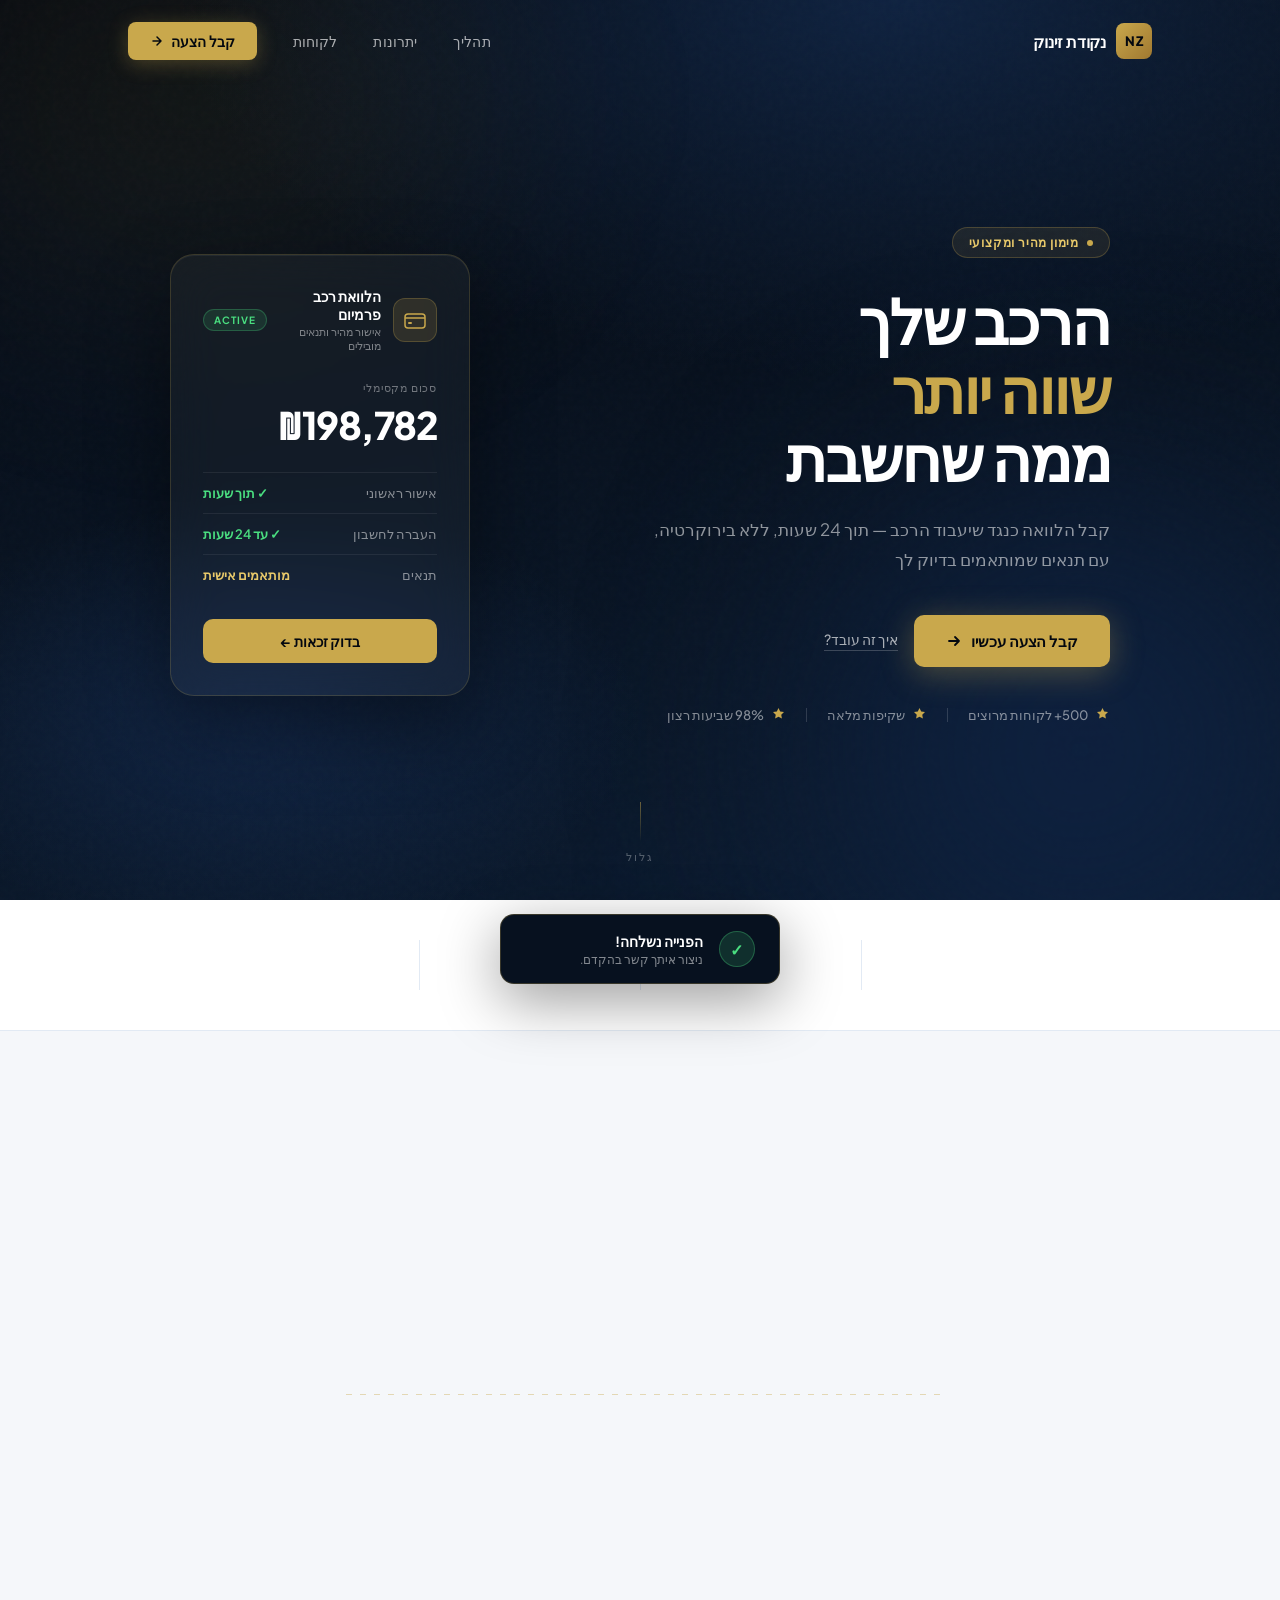
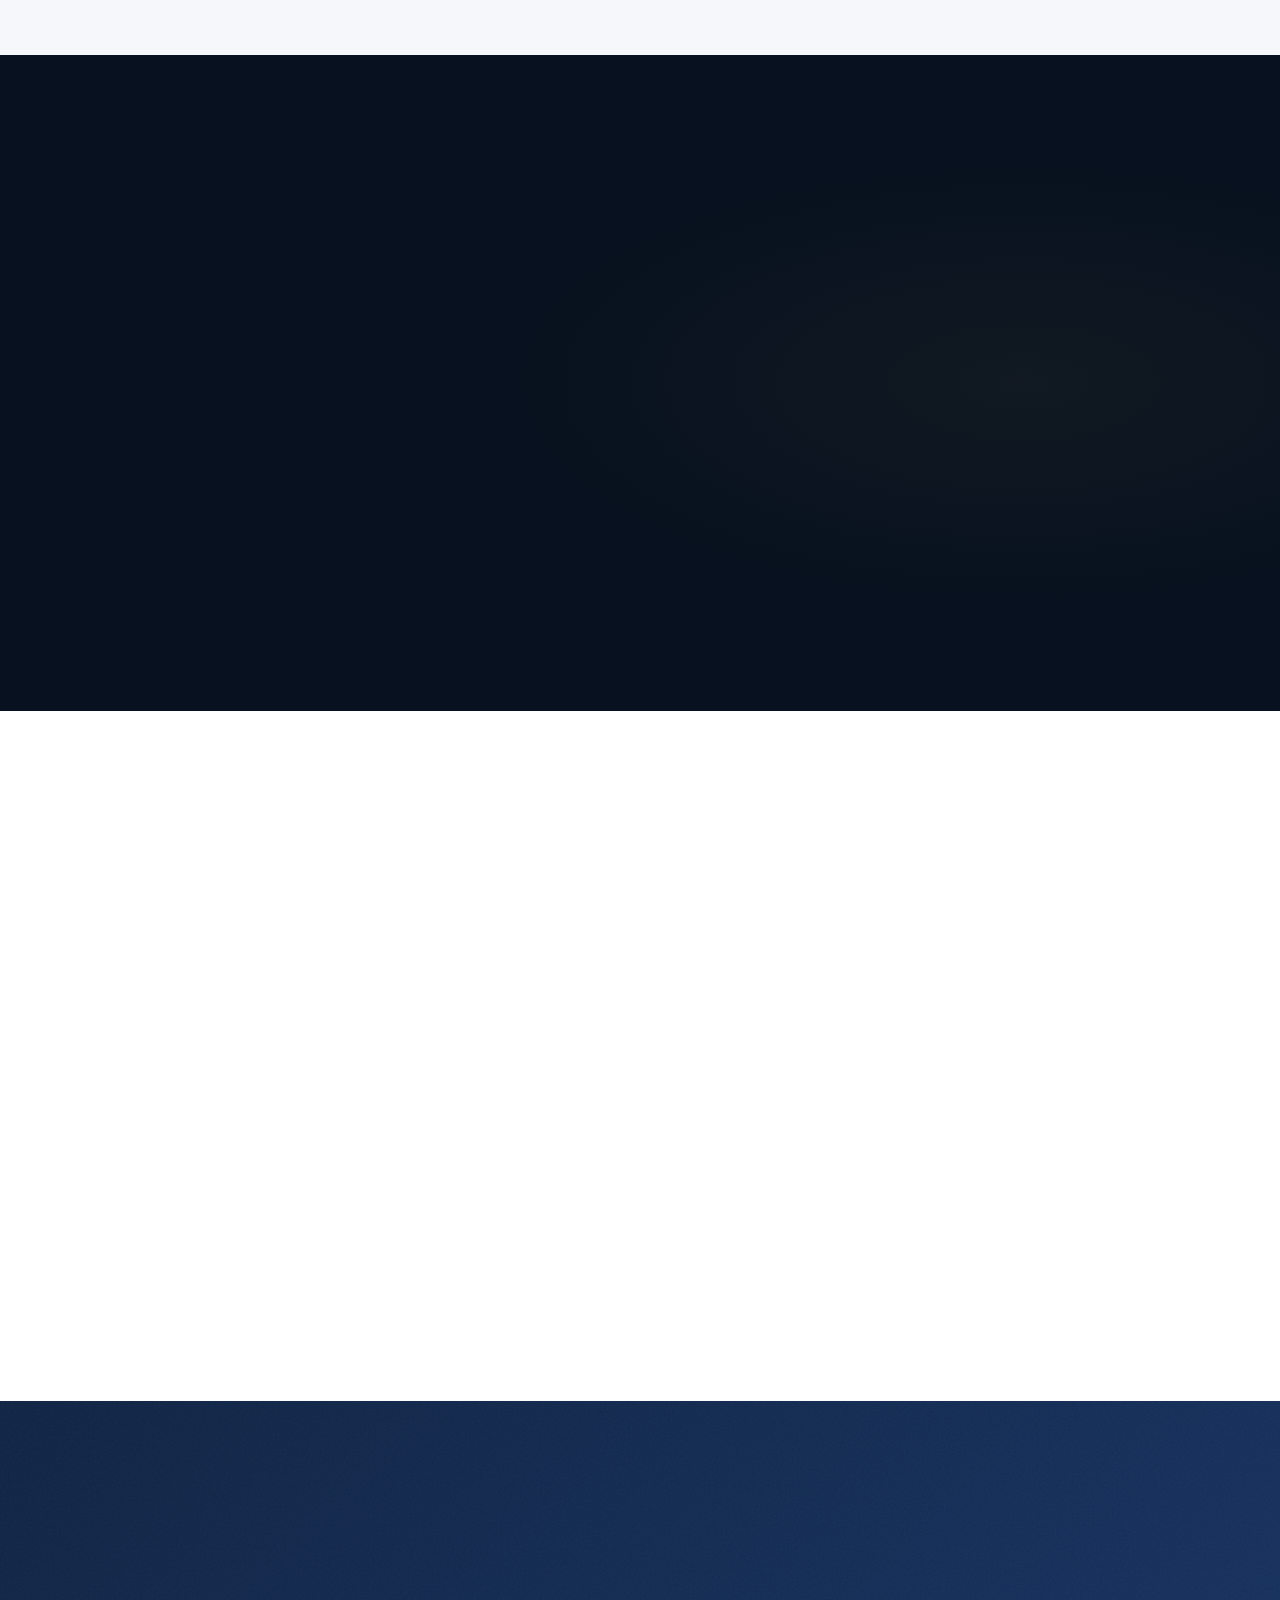
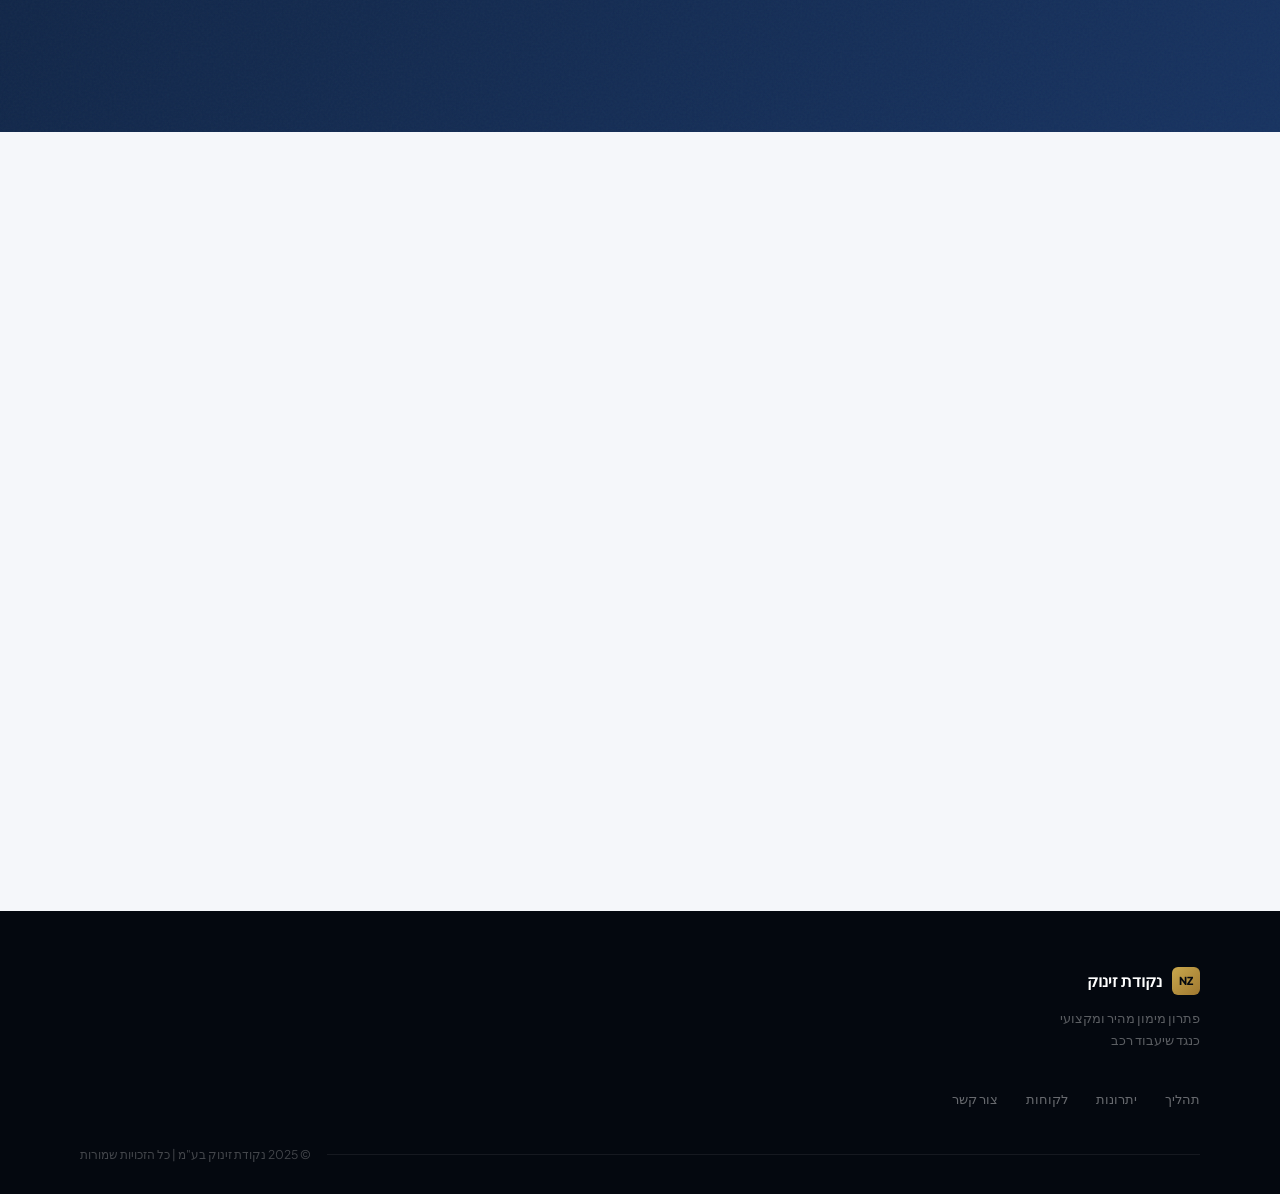
==== commit 7aa4f404: "תיאור השינוי" ====
--- a/index.html
+++ b/index.html
@@ -63,7 +63,7 @@
           <div class="trust-divider"></div>
           <div class="trust-item">
             <svg width="15" height="15" viewBox="0 0 15 15" fill="none"><path d="M7.5 1l1.7 3.5 3.8.55-2.75 2.68.65 3.78L7.5 9.7 4.1 11.51l.65-3.78L2 5.05l3.8-.55L7.5 1z" fill="#C9A84C"/></svg>
-            <span>8 שנות ניסיון</span>
+            <span>שקיפות מלאה</span>
           </div>
           <div class="trust-divider"></div>
           <div class="trust-item">
@@ -200,7 +200,7 @@
             <div class="wc-num">04</div>
             <div class="wc-icon">⚡</div>
             <h4>מהירות מקסימלית</h4>
-            <p>ללא עמלות נסתרות, ללא המתנות — תהליך יעיל ומהיר</p>
+            <p>ללא המתנות — תהליך יעיל ומהיר</p>
           </div>
         </div>
       </div>
@@ -300,7 +300,7 @@
           <div class="form-row">
             <div class="fld">
               <label>שם מלא <span class="req">*</span></label>
-              <input type="text" id="fname" placeholder="ישראל ישראלי" autocomplete="name" />
+              <input type="text" id="fname" placeholder="שם ושם משפחה" autocomplete="name" />
               <span class="ferr" id="err-fname"></span>
             </div>
             <div class="fld">
